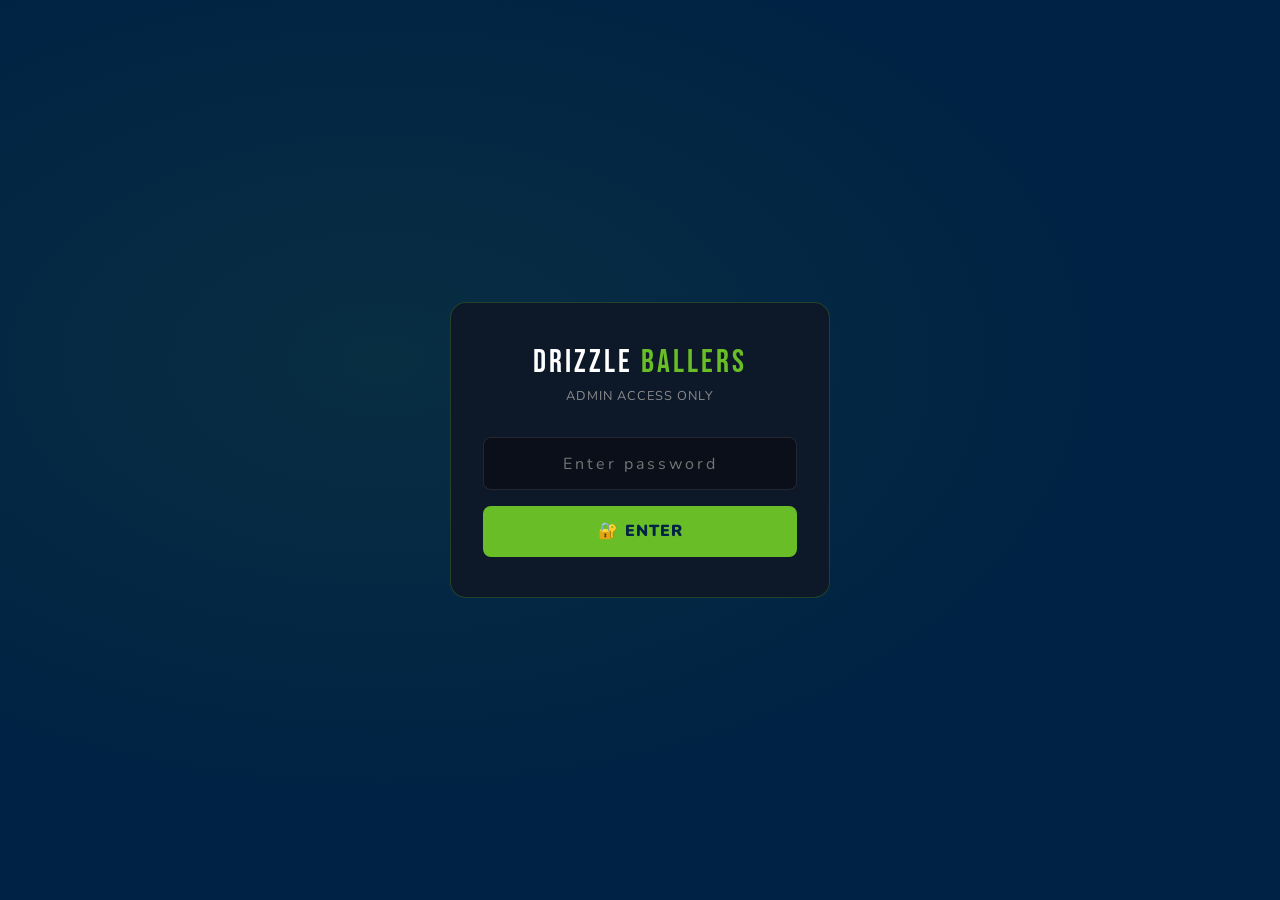
==== admin.html @ 3e248e75 "admin" ====
<!DOCTYPE html>
<html lang="en">
<head>
<meta charset="UTF-8"/>
<meta name="viewport" content="width=device-width, initial-scale=1.0"/>
<title>Admin · Drizzle Ballers</title>
<link href="https://fonts.googleapis.com/css2?family=Bebas+Neue&family=Nunito:wght@400;600;700;800;900&display=swap" rel="stylesheet"/>
<style>
  :root {
    --navy: #002244;
    --green: #69BE28;
    --gray: #8B8B8B;
    --silver: #A5ACAF;
    --white: #FFFFFF;
    --dark: #0a0f1a;
    --card-bg: #0d1829;
    --red: #ef4444;
    --yellow: #f59e0b;
  }
  * { margin: 0; padding: 0; box-sizing: border-box; }
  body { font-family: 'Nunito', sans-serif; background: var(--dark); color: var(--white); min-height: 100vh; }

  /* ── LOGIN SCREEN ── */
  #login-screen {
    display: flex; align-items: center; justify-content: center;
    min-height: 100vh;
    background: radial-gradient(ellipse at 30% 40%, rgba(105,190,40,0.08) 0%, transparent 60%), var(--navy);
  }
  .login-box {
    background: var(--card-bg);
    border: 1px solid rgba(105,190,40,0.25);
    border-radius: 16px;
    padding: 2.5rem 2rem;
    width: 100%;
    max-width: 380px;
    text-align: center;
  }
  .login-logo {
    font-family: 'Bebas Neue', sans-serif;
    font-size: 2rem;
    letter-spacing: 3px;
    margin-bottom: 0.3rem;
  }
  .login-logo span { color: var(--green); }
  .login-sub { color: var(--gray); font-size: 0.8rem; margin-bottom: 2rem; letter-spacing: 1px; text-transform: uppercase; }
  .login-box input {
    width: 100%;
    background: var(--dark);
    border: 1px solid rgba(255,255,255,0.1);
    border-radius: 8px;
    padding: 0.9rem 1rem;
    color: var(--white);
    font-family: 'Nunito', sans-serif;
    font-size: 1rem;
    outline: none;
    margin-bottom: 1rem;
    text-align: center;
    letter-spacing: 3px;
    transition: border-color 0.2s;
  }
  .login-box input:focus { border-color: var(--green); }
  .login-btn {
    width: 100%;
    background: var(--green);
    color: var(--navy);
    border: none;
    border-radius: 8px;
    padding: 0.9rem;
    font-family: 'Nunito', sans-serif;
    font-size: 1rem;
    font-weight: 900;
    cursor: pointer;
    letter-spacing: 1px;
    text-transform: uppercase;
    transition: opacity 0.2s;
  }
  .login-btn:hover { opacity: 0.9; }
  #login-err {
    color: #f87171;
    font-size: 0.85rem;
    margin-top: 0.8rem;
    display: none;
  }

  /* ── ADMIN PANEL ── */
  #admin-panel { display: none; }

  header {
    background: rgba(0,34,68,0.95);
    border-bottom: 2px solid var(--green);
    padding: 1rem 2rem;
    display: flex;
    align-items: center;
    justify-content: space-between;
    flex-wrap: wrap;
    gap: 1rem;
    position: sticky; top: 0; z-index: 10;
  }
  .header-logo {
    font-family: 'Bebas Neue', sans-serif;
    font-size: 1.6rem;
    letter-spacing: 2px;
  }
  .header-logo span { color: var(--green); }
  .header-right { display: flex; align-items: center; gap: 1rem; }
  .logout-btn {
    background: transparent;
    border: 1px solid rgba(255,255,255,0.2);
    color: var(--silver);
    padding: 0.4rem 1rem;
    border-radius: 6px;
    font-family: 'Nunito', sans-serif;
    font-size: 0.8rem;
    font-weight: 700;
    cursor: pointer;
    transition: border-color 0.2s;
  }
  .logout-btn:hover { border-color: var(--red); color: var(--red); }

  main { max-width: 1100px; margin: 0 auto; padding: 2rem; }

  /* ── STATS BAR ── */
  .stats-bar {
    display: flex; gap: 1rem; flex-wrap: wrap; margin-bottom: 2rem;
  }
  .stat-card {
    background: var(--card-bg);
    border: 1px solid rgba(255,255,255,0.06);
    border-radius: 10px;
    padding: 1.2rem 1.8rem;
    flex: 1; min-width: 140px;
    text-align: center;
  }
  .stat-card.green { border-color: rgba(105,190,40,0.3); }
  .stat-card.yellow { border-color: rgba(245,158,11,0.3); }
  .stat-card.red { border-color: rgba(239,68,68,0.3); }
  .stat-num {
    font-family: 'Bebas Neue', sans-serif;
    font-size: 2.5rem;
    line-height: 1;
  }
  .stat-card.green .stat-num { color: var(--green); }
  .stat-card.yellow .stat-num { color: var(--yellow); }
  .stat-card.red .stat-num { color: var(--red); }
  .stat-label { font-size: 0.72rem; color: var(--gray); font-weight: 700; letter-spacing: 1px; text-transform: uppercase; margin-top: 0.2rem; }

  /* ── CONTROLS ── */
  .controls {
    display: flex; gap: 1rem; align-items: center; flex-wrap: wrap;
    margin-bottom: 1.5rem;
  }
  .search-input {
    background: var(--card-bg);
    border: 1px solid rgba(255,255,255,0.1);
    border-radius: 8px;
    padding: 0.65rem 1rem;
    color: var(--white);
    font-family: 'Nunito', sans-serif;
    font-size: 0.9rem;
    outline: none;
    width: 260px;
    transition: border-color 0.2s;
  }
  .search-input:focus { border-color: var(--green); }
  .filter-btn {
    background: var(--card-bg);
    border: 1px solid rgba(255,255,255,0.1);
    color: var(--silver);
    padding: 0.65rem 1.1rem;
    border-radius: 8px;
    font-family: 'Nunito', sans-serif;
    font-size: 0.82rem;
    font-weight: 700;
    cursor: pointer;
    transition: all 0.2s;
  }
  .filter-btn:hover, .filter-btn.active { border-color: var(--green); color: var(--green); background: rgba(105,190,40,0.08); }
  .export-btn {
    margin-left: auto;
    background: var(--green);
    color: var(--navy);
    border: none;
    padding: 0.65rem 1.2rem;
    border-radius: 8px;
    font-family: 'Nunito', sans-serif;
    font-size: 0.82rem;
    font-weight: 900;
    cursor: pointer;
    letter-spacing: 0.5px;
    transition: opacity 0.2s;
  }
  .export-btn:hover { opacity: 0.85; }

  /* ── TABLE ── */
  .table-wrap {
    background: var(--card-bg);
    border: 1px solid rgba(255,255,255,0.06);
    border-radius: 12px;
    overflow: hidden;
  }
  table { width: 100%; border-collapse: collapse; }
  thead { background: rgba(0,34,68,0.8); }
  th {
    padding: 0.9rem 1.2rem;
    text-align: left;
    font-size: 0.7rem;
    font-weight: 900;
    letter-spacing: 2px;
    text-transform: uppercase;
    color: var(--silver);
    border-bottom: 1px solid rgba(255,255,255,0.06);
  }
  td {
    padding: 0.9rem 1.2rem;
    font-size: 0.9rem;
    border-bottom: 1px solid rgba(255,255,255,0.04);
    vertical-align: middle;
  }
  tr:last-child td { border-bottom: none; }
  tr:hover td { background: rgba(255,255,255,0.02); }

  .status-badge {
    display: inline-block;
    font-size: 0.7rem;
    font-weight: 900;
    letter-spacing: 1px;
    text-transform: uppercase;
    padding: 0.25rem 0.75rem;
    border-radius: 50px;
  }
  .status-badge.pending  { background: rgba(245,158,11,0.15); color: var(--yellow); border: 1px solid rgba(245,158,11,0.3); }
  .status-badge.completed { background: rgba(105,190,40,0.15); color: var(--green); border: 1px solid rgba(105,190,40,0.3); }
  .status-badge.noshow   { background: rgba(239,68,68,0.12); color: var(--red); border: 1px solid rgba(239,68,68,0.25); }

  .action-select {
    background: var(--dark);
    border: 1px solid rgba(255,255,255,0.1);
    border-radius: 6px;
    color: var(--white);
    font-family: 'Nunito', sans-serif;
    font-size: 0.82rem;
    padding: 0.35rem 0.6rem;
    cursor: pointer;
    outline: none;
  }
  .action-select:focus { border-color: var(--green); }
  .action-select option { background: var(--dark); }

  .delete-btn {
    background: transparent;
    border: 1px solid rgba(239,68,68,0.25);
    color: var(--red);
    border-radius: 6px;
    padding: 0.35rem 0.7rem;
    font-size: 0.8rem;
    cursor: pointer;
    font-family: 'Nunito', sans-serif;
    transition: background 0.2s;
    font-weight: 700;
  }
  .delete-btn:hover { background: rgba(239,68,68,0.1); }

  .wa-link {
    color: var(--green);
    text-decoration: none;
    font-weight: 700;
    font-size: 0.85rem;
  }
  .wa-link:hover { text-decoration: underline; }

  .empty-state {
    text-align: center;
    padding: 4rem 2rem;
    color: var(--gray);
  }
  .empty-state .icon { font-size: 3rem; margin-bottom: 1rem; }

  #toast {
    position: fixed; bottom: 2rem; right: 2rem;
    background: var(--green); color: var(--navy);
    font-weight: 900; font-size: 0.9rem;
    padding: 0.8rem 1.5rem;
    border-radius: 8px;
    display: none;
    z-index: 999;
    animation: slideIn 0.3s ease;
  }
  @keyframes slideIn {
    from { transform: translateY(20px); opacity: 0; }
    to { transform: translateY(0); opacity: 1; }
  }
</style>
</head>
<body>

<!-- LOGIN -->
<div id="login-screen">
  <div class="login-box">
    <div class="login-logo">Drizzle <span>Ballers</span></div>
    <div class="login-sub">Admin Access Only</div>
    <input type="password" id="pw-input" placeholder="Enter password" onkeydown="if(event.key==='Enter')doLogin()"/>
    <button class="login-btn" onclick="doLogin()">🔐 Enter</button>
    <div id="login-err">Wrong password. Try again.</div>
  </div>
</div>

<!-- ADMIN PANEL -->
<div id="admin-panel">
  <header>
    <div class="header-logo">Drizzle <span>Ballers</span> · Admin</div>
    <div class="header-right">
      <span style="color:var(--gray);font-size:0.8rem;" id="last-updated"></span>
      <button class="logout-btn" onclick="doLogout()">Log Out</button>
    </div>
  </header>

  <main>
    <!-- STATS -->
    <div class="stats-bar">
      <div class="stat-card">
        <div class="stat-num" id="s-total">0</div>
        <div class="stat-label">Total Claims</div>
      </div>
      <div class="stat-card yellow">
        <div class="stat-num" id="s-pending">0</div>
        <div class="stat-label">Pending</div>
      </div>
      <div class="stat-card green">
        <div class="stat-num" id="s-completed">0</div>
        <div class="stat-label">Completed</div>
      </div>
      <div class="stat-card red">
        <div class="stat-num" id="s-noshow">0</div>
        <div class="stat-label">No-Shows</div>
      </div>
    </div>

    <!-- CONTROLS -->
    <div class="controls">
      <input class="search-input" type="text" placeholder="🔍 Search by name or phone…" oninput="renderTable()" id="search-input"/>
      <button class="filter-btn active" onclick="setFilter('all', this)">All</button>
      <button class="filter-btn" onclick="setFilter('pending', this)">Pending</button>
      <button class="filter-btn" onclick="setFilter('completed', this)">Completed</button>
      <button class="filter-btn" onclick="setFilter('noshow', this)">No-Shows</button>
      <button class="export-btn" onclick="exportCSV()">⬇ Export CSV</button>
    </div>

    <!-- TABLE -->
    <div class="table-wrap">
      <table>
        <thead>
          <tr>
            <th>#</th>
            <th>Parent Name</th>
            <th>Kid</th>
            <th>Age Group</th>
            <th>Phone / WhatsApp</th>
            <th>Claimed</th>
            <th>Status</th>
            <th>Actions</th>
          </tr>
        </thead>
        <tbody id="table-body"></tbody>
      </table>
    </div>
  </main>
</div>

<div id="toast"></div>

<script>
// ── CONFIG ── change this password!
const ADMIN_PASSWORD = 'drizzle2025';
const STORAGE_KEY = 'db_free_sessions';

let currentFilter = 'all';

// ── AUTH ──
function doLogin() {
  const val = document.getElementById('pw-input').value;
  if (val === ADMIN_PASSWORD) {
    document.getElementById('login-screen').style.display = 'none';
    document.getElementById('admin-panel').style.display = 'block';
    sessionStorage.setItem('db_auth', '1');
    init();
  } else {
    document.getElementById('login-err').style.display = 'block';
    document.getElementById('pw-input').value = '';
    document.getElementById('pw-input').focus();
  }
}

function doLogout() {
  sessionStorage.removeItem('db_auth');
  location.reload();
}

// ── INIT ──
function init() {
  document.getElementById('last-updated').textContent = 'Updated: ' + new Date().toLocaleTimeString();
  renderStats();
  renderTable();
}

function getData() {
  return JSON.parse(localStorage.getItem(STORAGE_KEY) || '[]');
}
function saveData(arr) {
  localStorage.setItem(STORAGE_KEY, JSON.stringify(arr));
}

// ── STATS ──
function renderStats() {
  const data = getData();
  document.getElementById('s-total').textContent = data.length;
  document.getElementById('s-pending').textContent = data.filter(r => r.status === 'pending').length;
  document.getElementById('s-completed').textContent = data.filter(r => r.status === 'completed').length;
  document.getElementById('s-noshow').textContent = data.filter(r => r.status === 'noshow').length;
}

// ── FILTER ──
function setFilter(f, btn) {
  currentFilter = f;
  document.querySelectorAll('.filter-btn').forEach(b => b.classList.remove('active'));
  btn.classList.add('active');
  renderTable();
}

// ── TABLE ──
function renderTable() {
  const data = getData();
  const q = document.getElementById('search-input').value.toLowerCase();
  const tbody = document.getElementById('table-body');

  let rows = data.filter(r => {
    const matchFilter = currentFilter === 'all' || r.status === currentFilter;
    const matchSearch = !q || r.name.toLowerCase().includes(q) || r.phone.toLowerCase().includes(q) || r.kid.toLowerCase().includes(q);
    return matchFilter && matchSearch;
  });

  if (rows.length === 0) {
    tbody.innerHTML = `<tr><td colspan="8"><div class="empty-state"><div class="icon">⚽</div><div>No claims found.</div></div></td></tr>`;
    return;
  }

  tbody.innerHTML = rows.map((r, i) => {
    const waNum = r.phone.replace(/\D/g,'');
    const waLink = `https://wa.me/${waNum}`;
    const statusClass = r.status === 'completed' ? 'completed' : r.status === 'noshow' ? 'noshow' : 'pending';
    const statusLabel = r.status === 'completed' ? '✓ Completed' : r.status === 'noshow' ? '✗ No-Show' : '⏳ Pending';
    const globalIdx = data.findIndex(d => d.id === r.id);

    return `<tr>
      <td style="color:var(--gray);font-size:0.8rem;">${i+1}</td>
      <td><strong>${escHtml(r.name)}</strong></td>
      <td>${escHtml(r.kid)}</td>
      <td style="color:var(--silver);font-size:0.85rem;">${escHtml(r.age)}</td>
      <td>
        <a class="wa-link" href="${waLink}" target="_blank">💬 ${escHtml(r.phone)}</a>
      </td>
      <td style="color:var(--gray);font-size:0.82rem;">${escHtml(r.date)}</td>
      <td><span class="status-badge ${statusClass}">${statusLabel}</span></td>
      <td style="display:flex;gap:0.5rem;align-items:center;">
        <select class="action-select" onchange="updateStatus(${globalIdx}, this.value)">
          <option value="pending"  ${r.status==='pending'?'selected':''}>Pending</option>
          <option value="completed" ${r.status==='completed'?'selected':''}>Completed</option>
          <option value="noshow"  ${r.status==='noshow'?'selected':''}>No-Show</option>
        </select>
        <button class="delete-btn" onclick="deleteRecord(${globalIdx})">✕</button>
      </td>
    </tr>`;
  }).join('');
}

function escHtml(str) {
  return String(str).replace(/[&<>"']/g, c => ({'&':'&amp;','<':'&lt;','>':'&gt;','"':'&quot;',"'":'&#39;'}[c]));
}

// ── STATUS UPDATE ──
function updateStatus(idx, val) {
  const data = getData();
  data[idx].status = val;
  saveData(data);
  renderStats();
  renderTable();
  showToast('Status updated ✓');
}

// ── DELETE ──
function deleteRecord(idx) {
  if (!confirm('Remove this claim? This cannot be undone.')) return;
  const data = getData();
  data.splice(idx, 1);
  saveData(data);
  renderStats();
  renderTable();
  showToast('Record deleted');
}

// ── EXPORT CSV ──
function exportCSV() {
  const data = getData();
  if (!data.length) { showToast('No data to export'); return; }
  const headers = ['#','Parent Name','Kid Name','Age Group','Phone','Date Claimed','Status'];
  const rows = data.map((r,i) => [i+1, r.name, r.kid, r.age, r.phone, r.date, r.status]);
  const csv = [headers, ...rows].map(r => r.map(c => `"${String(c).replace(/"/g,'""')}"`).join(',')).join('\n');
  const blob = new Blob([csv], { type: 'text/csv' });
  const a = document.createElement('a');
  a.href = URL.createObjectURL(blob);
  a.download = `drizzle_ballers_free_sessions_${new Date().toISOString().slice(0,10)}.csv`;
  a.click();
  showToast('CSV exported ✓');
}

// ── TOAST ──
function showToast(msg) {
  const t = document.getElementById('toast');
  t.textContent = msg;
  t.style.display = 'block';
  setTimeout(() => t.style.display = 'none', 2500);
}

// ── AUTO-LOGIN if session active ──
if (sessionStorage.getItem('db_auth') === '1') {
  document.getElementById('login-screen').style.display = 'none';
  document.getElementById('admin-panel').style.display = 'block';
  init();
}

// ── ENTER KEY on password ──
document.getElementById('pw-input').addEventListener('keydown', e => {
  if (e.key === 'Enter') doLogin();
});
</script>
</body>
</html>
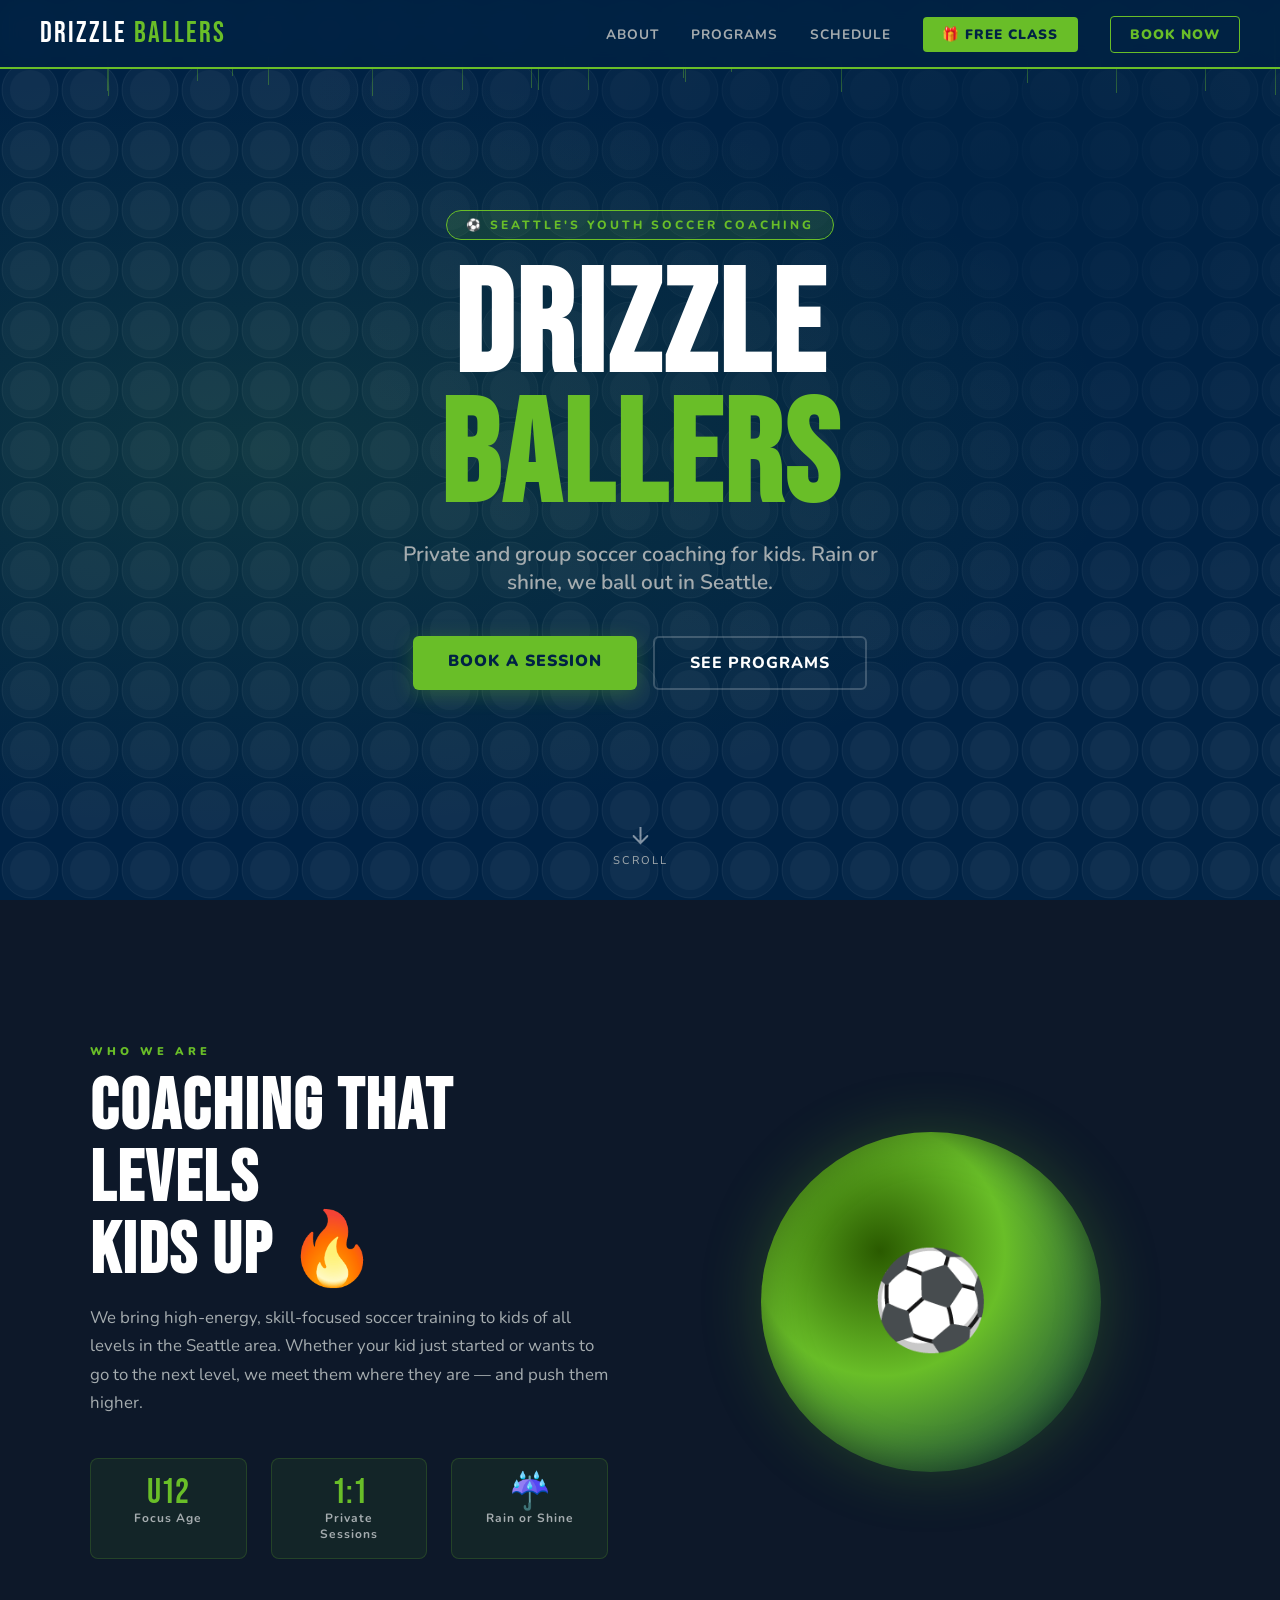
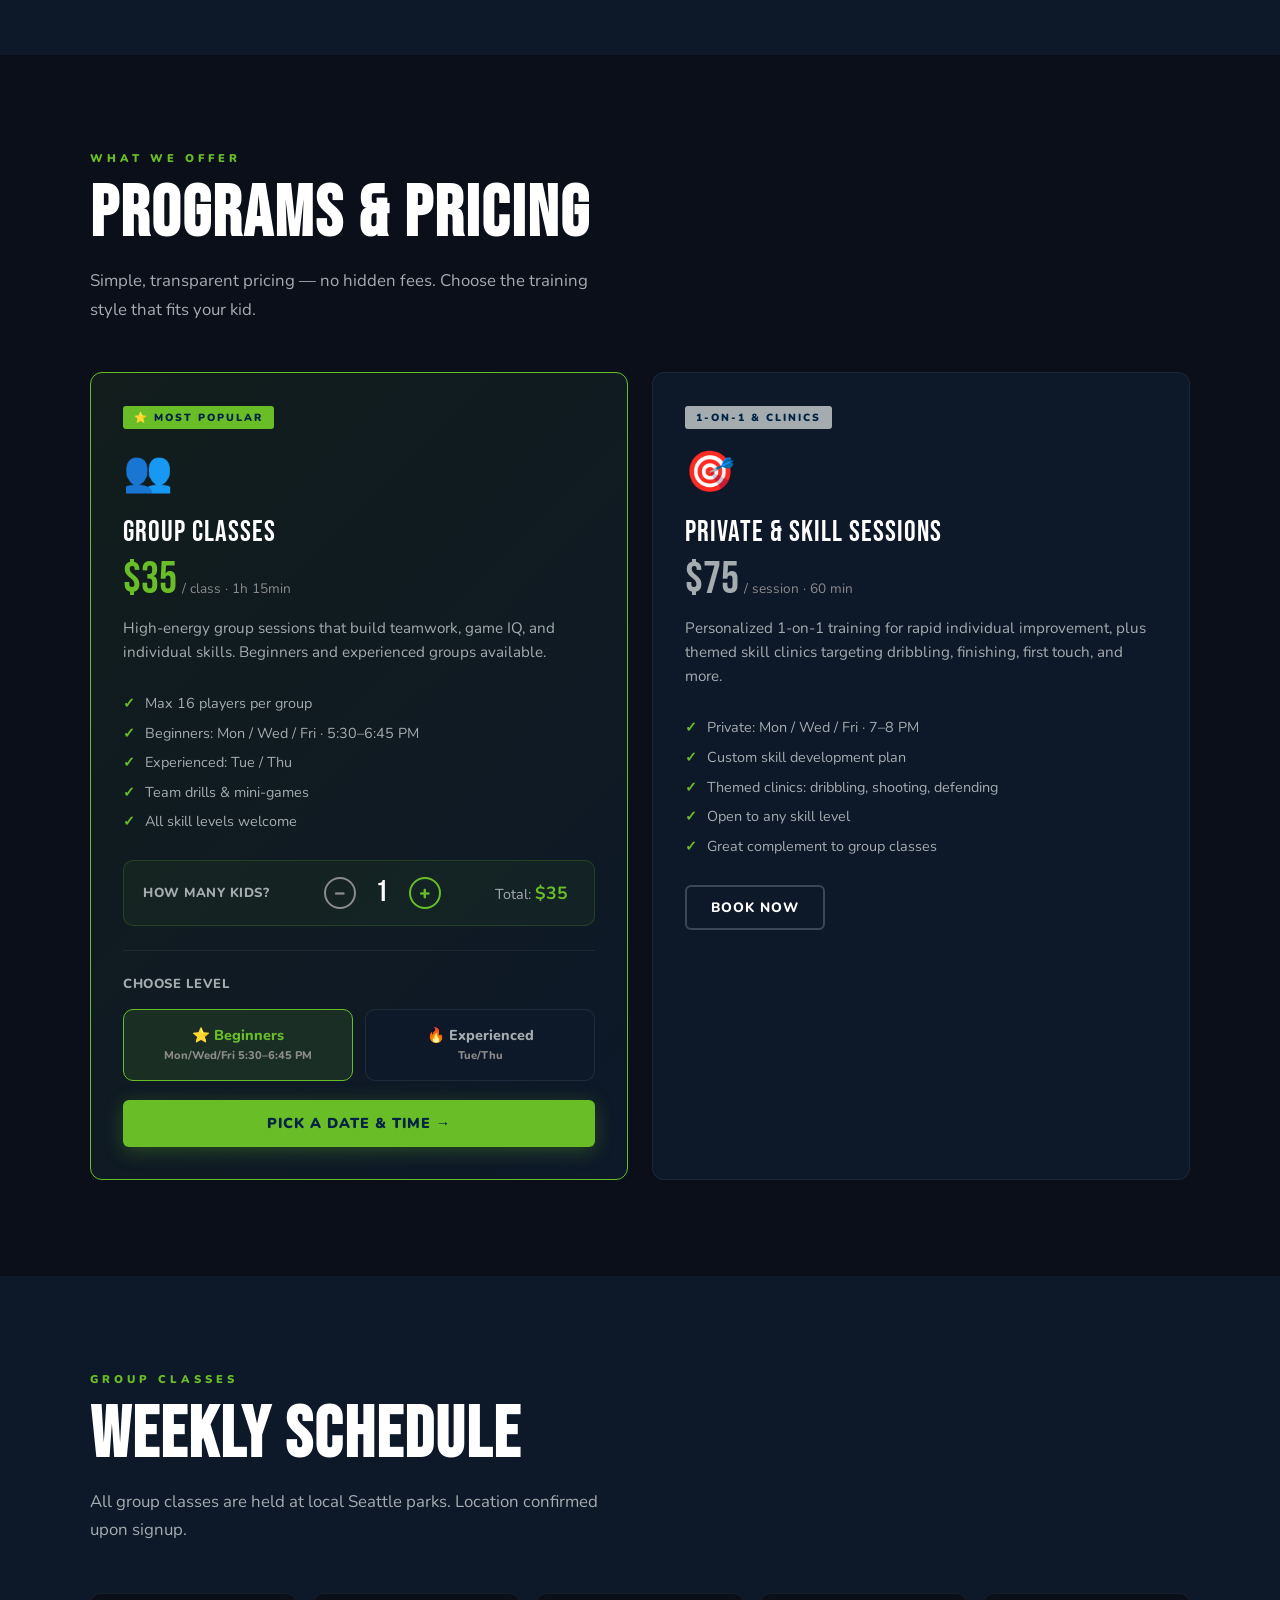
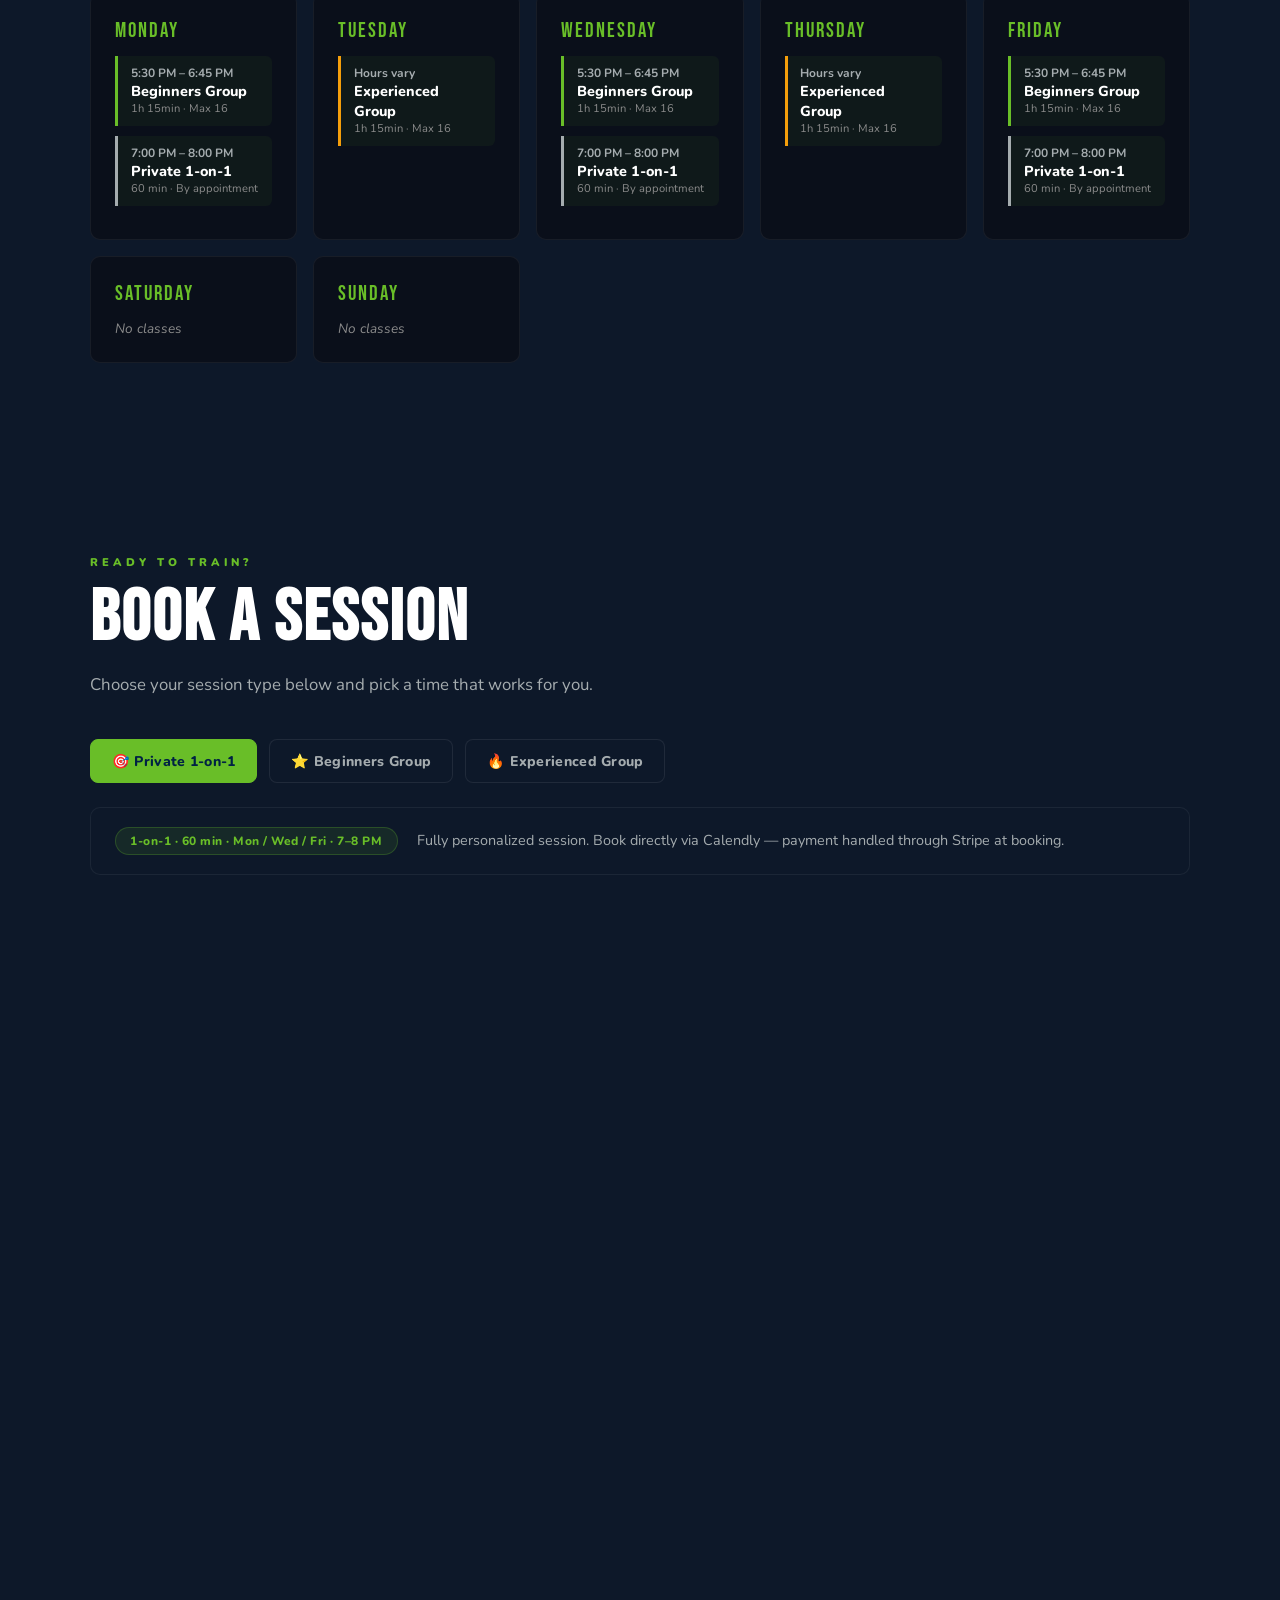
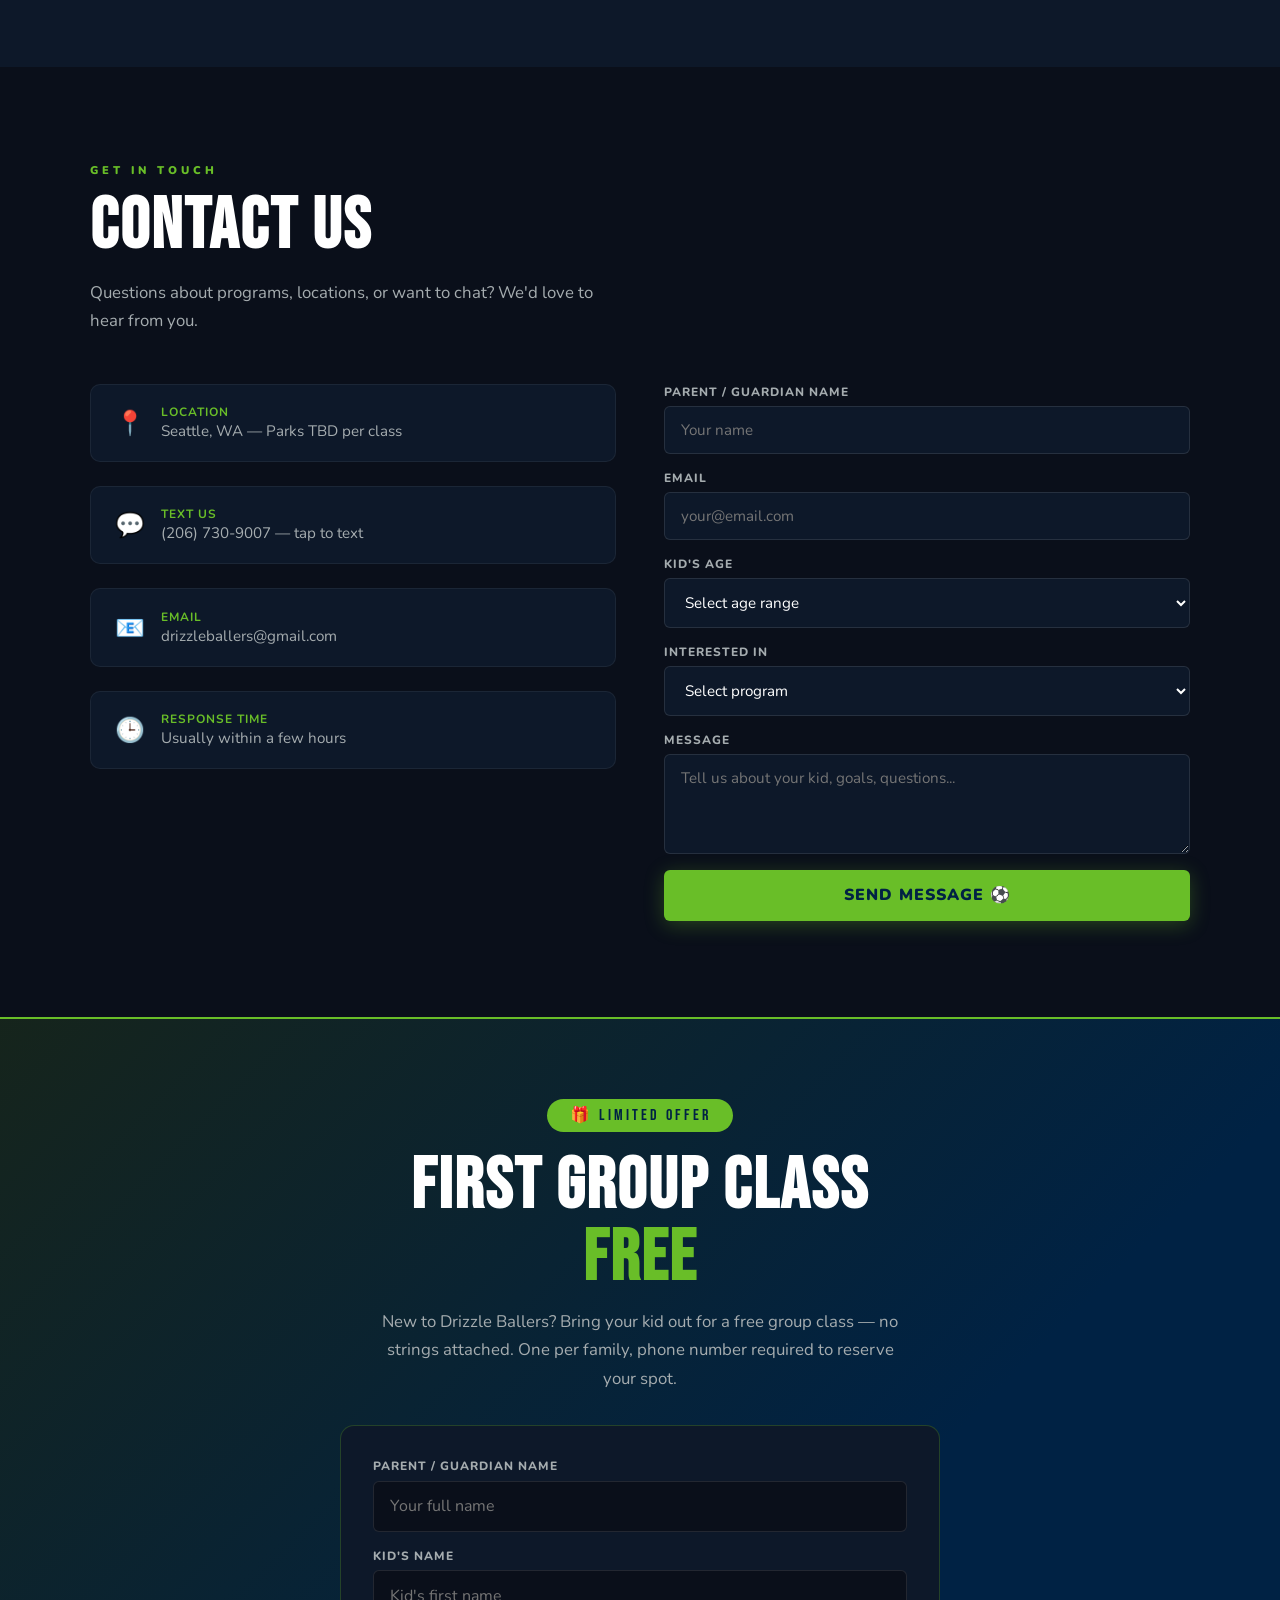
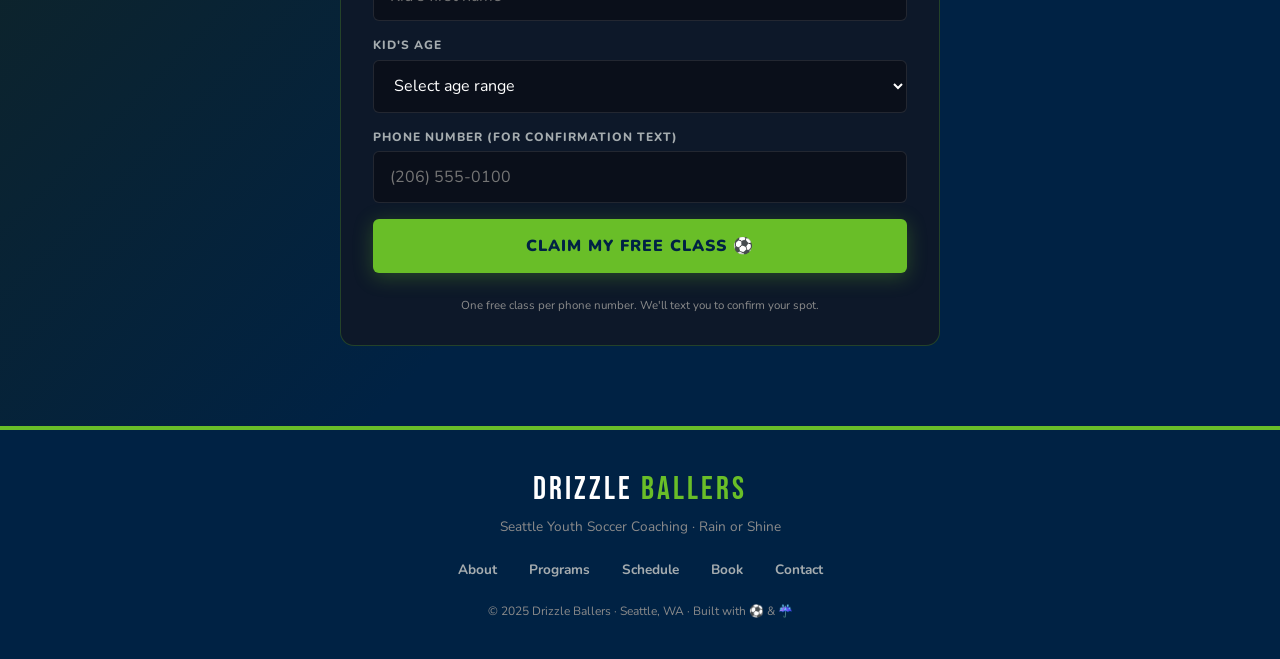
==== commit 254e628e: "updates widget calendely" ====
--- a/admin.html
+++ b/admin.html
@@ -3,7 +3,7 @@
 <head>
 <meta charset="UTF-8"/>
 <meta name="viewport" content="width=device-width, initial-scale=1.0"/>
-<title>Admin · Drizzle Ballers</title>
+<title>Drizzle Ballers | Seattle Soccer Coaching</title>
 <link href="https://fonts.googleapis.com/css2?family=Bebas+Neue&family=Nunito:wght@400;600;700;800;900&display=swap" rel="stylesheet"/>
 <style>
   :root {
@@ -14,523 +14,1353 @@
     --white: #FFFFFF;
     --dark: #0a0f1a;
     --card-bg: #0d1829;
-    --red: #ef4444;
-    --yellow: #f59e0b;
-  }
+  }
+
   * { margin: 0; padding: 0; box-sizing: border-box; }
-  body { font-family: 'Nunito', sans-serif; background: var(--dark); color: var(--white); min-height: 100vh; }
-
-  /* ── LOGIN SCREEN ── */
-  #login-screen {
+
+  html { scroll-behavior: smooth; }
+
+  body {
+    font-family: 'Nunito', sans-serif;
+    background: var(--dark);
+    color: var(--white);
+    overflow-x: hidden;
+  }
+
+  /* ── NAV ── */
+  nav {
+    position: fixed; top: 0; left: 0; right: 0; z-index: 100;
+    display: flex; align-items: center; justify-content: space-between;
+    padding: 1rem 2.5rem;
+    background: rgba(0,34,68,0.92);
+    backdrop-filter: blur(12px);
+    border-bottom: 2px solid var(--green);
+  }
+  .nav-logo {
+    font-family: 'Bebas Neue', sans-serif;
+    font-size: 1.8rem;
+    letter-spacing: 2px;
+    color: var(--white);
+  }
+  .nav-logo span { color: var(--green); }
+  .nav-links { display: flex; gap: 2rem; list-style: none; }
+  .nav-links a {
+    color: var(--silver);
+    text-decoration: none;
+    font-weight: 700;
+    font-size: 0.85rem;
+    letter-spacing: 1px;
+    text-transform: uppercase;
+    transition: color 0.2s;
+  }
+  .nav-links a:hover { color: var(--green); }
+  .nav-cta {
+    background: var(--green);
+    color: var(--navy) !important;
+    padding: 0.5rem 1.2rem;
+    border-radius: 4px;
+    font-weight: 900 !important;
+  }
+  .nav-cta:hover { background: #7dd62e !important; color: var(--navy) !important; }
+
+  /* ── HERO ── */
+  #hero {
+    min-height: 100vh;
     display: flex; align-items: center; justify-content: center;
-    min-height: 100vh;
-    background: radial-gradient(ellipse at 30% 40%, rgba(105,190,40,0.08) 0%, transparent 60%), var(--navy);
-  }
-  .login-box {
+    position: relative;
+    overflow: hidden;
+    background: var(--navy);
+  }
+
+  .hero-bg {
+    position: absolute; inset: 0;
+    background:
+      radial-gradient(ellipse at 20% 50%, rgba(105,190,40,0.12) 0%, transparent 60%),
+      radial-gradient(ellipse at 80% 20%, rgba(0,34,68,0.8) 0%, transparent 50%),
+      url("data:image/svg+xml,%3Csvg width='60' height='60' viewBox='0 0 60 60' xmlns='http://www.w3.org/2000/svg'%3E%3Cg fill='none' fill-rule='evenodd'%3E%3Cg fill='%23ffffff' fill-opacity='0.03'%3E%3Ccircle cx='30' cy='30' r='28' stroke='%23ffffff' stroke-opacity='0.05' stroke-width='1'/%3E%3Ccircle cx='30' cy='30' r='20'/%3E%3C/g%3E%3C/g%3E%3C/svg%3E");
+  }
+
+  /* animated rain drops */
+  .rain {
+    position: absolute; inset: 0; pointer-events: none; overflow: hidden;
+  }
+  .drop {
+    position: absolute; width: 1px; background: linear-gradient(to bottom, transparent, rgba(105,190,40,0.4));
+    animation: fall linear infinite;
+    border-radius: 2px;
+  }
+
+  @keyframes fall {
+    0% { transform: translateY(-100px); opacity: 0; }
+    10% { opacity: 1; }
+    90% { opacity: 0.5; }
+    100% { transform: translateY(110vh); opacity: 0; }
+  }
+
+  .hero-content {
+    position: relative; z-index: 2;
+    text-align: center;
+    padding: 2rem;
+    animation: fadeUp 0.8s ease both;
+  }
+
+  @keyframes fadeUp {
+    from { opacity: 0; transform: translateY(30px); }
+    to { opacity: 1; transform: translateY(0); }
+  }
+
+  .hero-badge {
+    display: inline-block;
+    background: rgba(105,190,40,0.15);
+    border: 1px solid var(--green);
+    color: var(--green);
+    font-size: 0.75rem;
+    font-weight: 800;
+    letter-spacing: 3px;
+    text-transform: uppercase;
+    padding: 0.4rem 1.2rem;
+    border-radius: 50px;
+    margin-bottom: 1.5rem;
+    animation: fadeUp 0.8s 0.1s ease both;
+  }
+
+  .hero-title {
+    font-family: 'Bebas Neue', sans-serif;
+    font-size: clamp(4rem, 12vw, 9rem);
+    line-height: 0.9;
+    letter-spacing: 3px;
+    margin-bottom: 1rem;
+    animation: fadeUp 0.8s 0.2s ease both;
+  }
+
+  .hero-title .green { color: var(--green); }
+
+  .hero-sub {
+    font-size: clamp(1rem, 2.5vw, 1.3rem);
+    color: var(--silver);
+    font-weight: 600;
+    max-width: 480px;
+    margin: 0 auto 2.5rem;
+    animation: fadeUp 0.8s 0.3s ease both;
+  }
+
+  .hero-btns {
+    display: flex; gap: 1rem; justify-content: center; flex-wrap: wrap;
+    animation: fadeUp 0.8s 0.4s ease both;
+  }
+
+  .btn-primary {
+    background: var(--green);
+    color: var(--navy);
+    font-weight: 900;
+    font-size: 1rem;
+    padding: 0.9rem 2.2rem;
+    border-radius: 6px;
+    text-decoration: none;
+    letter-spacing: 1px;
+    text-transform: uppercase;
+    transition: transform 0.2s, box-shadow 0.2s;
+    box-shadow: 0 4px 20px rgba(105,190,40,0.3);
+  }
+  .btn-primary:hover { transform: translateY(-2px); box-shadow: 0 8px 30px rgba(105,190,40,0.45); }
+
+  .btn-secondary {
+    background: transparent;
+    color: var(--white);
+    font-weight: 800;
+    font-size: 1rem;
+    padding: 0.9rem 2.2rem;
+    border-radius: 6px;
+    text-decoration: none;
+    letter-spacing: 1px;
+    text-transform: uppercase;
+    border: 2px solid rgba(255,255,255,0.2);
+    transition: border-color 0.2s;
+  }
+  .btn-secondary:hover { border-color: var(--silver); }
+
+  .hero-scroll {
+    position: absolute; bottom: 2rem; left: 50%; transform: translateX(-50%);
+    display: flex; flex-direction: column; align-items: center; gap: 0.4rem;
+    color: var(--silver); font-size: 0.7rem; letter-spacing: 2px; text-transform: uppercase;
+    animation: bounce 2s infinite;
+  }
+  @keyframes bounce {
+    0%, 100% { transform: translateX(-50%) translateY(0); }
+    50% { transform: translateX(-50%) translateY(6px); }
+  }
+  .hero-scroll svg { opacity: 0.5; }
+
+  /* ── SECTION BASE ── */
+  section { padding: 6rem 2rem; }
+  .section-label {
+    font-size: 0.7rem;
+    font-weight: 900;
+    letter-spacing: 4px;
+    text-transform: uppercase;
+    color: var(--green);
+    margin-bottom: 0.8rem;
+  }
+  .section-title {
+    font-family: 'Bebas Neue', sans-serif;
+    font-size: clamp(2.5rem, 6vw, 4.5rem);
+    line-height: 1;
+    letter-spacing: 2px;
+    margin-bottom: 1rem;
+  }
+  .section-sub {
+    color: var(--silver);
+    font-size: 1.05rem;
+    max-width: 520px;
+    line-height: 1.7;
+  }
+  .container { max-width: 1100px; margin: 0 auto; }
+
+  /* ── ABOUT ── */
+  #about { background: var(--card-bg); }
+  .about-grid {
+    display: grid;
+    grid-template-columns: 1fr 1fr;
+    gap: 4rem;
+    align-items: center;
+    margin-top: 3rem;
+  }
+  .about-visual {
+    position: relative;
+  }
+  .about-ball {
+    width: 100%;
+    max-width: 340px;
+    aspect-ratio: 1;
+    border-radius: 50%;
+    background: radial-gradient(circle at 35% 35%, #2a5a00, #69BE28 40%, #002244);
+    display: flex; align-items: center; justify-content: center;
+    font-size: 6rem;
+    box-shadow: 0 0 60px rgba(105,190,40,0.25), inset 0 0 40px rgba(0,0,0,0.4);
+    margin: 0 auto;
+    position: relative;
+    animation: spin-slow 20s linear infinite;
+  }
+  @keyframes spin-slow {
+    from { transform: rotate(0deg); }
+    to { transform: rotate(360deg); }
+  }
+  .about-stat-strip {
+    display: flex; gap: 1.5rem; margin-top: 2.5rem; flex-wrap: wrap;
+  }
+  .stat-chip {
+    background: rgba(105,190,40,0.08);
+    border: 1px solid rgba(105,190,40,0.2);
+    border-radius: 8px;
+    padding: 1rem 1.5rem;
+    text-align: center;
+    flex: 1; min-width: 100px;
+  }
+  .stat-num {
+    font-family: 'Bebas Neue', sans-serif;
+    font-size: 2.2rem;
+    color: var(--green);
+    line-height: 1;
+  }
+  .stat-label { font-size: 0.75rem; color: var(--silver); font-weight: 700; letter-spacing: 1px; }
+
+  /* ── PROGRAMS ── */
+  #programs { background: var(--dark); }
+  .programs-grid {
+    display: grid;
+    grid-template-columns: repeat(auto-fit, minmax(300px, 1fr));
+    gap: 1.5rem;
+    margin-top: 3rem;
+  }
+  .program-card {
+    background: var(--card-bg);
+    border: 1px solid rgba(255,255,255,0.06);
+    border-radius: 12px;
+    padding: 2rem;
+    position: relative;
+    overflow: hidden;
+    transition: transform 0.2s, border-color 0.2s;
+  }
+  .program-card:hover { transform: translateY(-4px); border-color: rgba(105,190,40,0.3); }
+  .program-card.featured {
+    border-color: var(--green);
+    background: linear-gradient(135deg, rgba(105,190,40,0.08), var(--card-bg));
+  }
+  .program-tag {
+    display: inline-block;
+    background: var(--green);
+    color: var(--navy);
+    font-size: 0.65rem;
+    font-weight: 900;
+    letter-spacing: 2px;
+    text-transform: uppercase;
+    padding: 0.25rem 0.7rem;
+    border-radius: 3px;
+    margin-bottom: 1rem;
+  }
+  .program-tag.gray { background: var(--silver); }
+  .program-icon { font-size: 2.5rem; margin-bottom: 1rem; }
+  .program-name {
+    font-family: 'Bebas Neue', sans-serif;
+    font-size: 1.8rem;
+    letter-spacing: 1px;
+    margin-bottom: 0.5rem;
+  }
+  .program-desc { color: var(--silver); font-size: 0.95rem; line-height: 1.6; margin-bottom: 1.5rem; }
+  .program-features { list-style: none; margin-bottom: 1.5rem; }
+  .program-features li {
+    color: var(--silver);
+    font-size: 0.9rem;
+    padding: 0.3rem 0;
+    padding-left: 1.4rem;
+    position: relative;
+  }
+  .program-features li::before { content: '✓'; position: absolute; left: 0; color: var(--green); font-weight: 900; }
+
+  /* ── SCHEDULE ── */
+  #schedule { background: var(--card-bg); }
+  .schedule-grid {
+    display: grid;
+    grid-template-columns: repeat(auto-fit, minmax(200px, 1fr));
+    gap: 1rem;
+    margin-top: 3rem;
+  }
+  .schedule-day {
+    background: var(--dark);
+    border: 1px solid rgba(255,255,255,0.06);
+    border-radius: 10px;
+    padding: 1.5rem;
+    transition: border-color 0.2s;
+  }
+  .schedule-day:hover { border-color: rgba(105,190,40,0.3); }
+  .day-name {
+    font-family: 'Bebas Neue', sans-serif;
+    font-size: 1.3rem;
+    letter-spacing: 2px;
+    color: var(--green);
+    margin-bottom: 0.8rem;
+  }
+  .class-slot {
+    background: rgba(105,190,40,0.06);
+    border-left: 3px solid var(--green);
+    padding: 0.6rem 0.8rem;
+    border-radius: 0 6px 6px 0;
+    margin-bottom: 0.6rem;
+  }
+  .slot-time { font-size: 0.75rem; color: var(--silver); font-weight: 700; }
+  .slot-name { font-size: 0.9rem; font-weight: 800; }
+  .slot-age { font-size: 0.7rem; color: var(--gray); }
+  .no-class { color: var(--gray); font-size: 0.85rem; font-style: italic; }
+
+  /* ── PRICING ── */
+  #pricing { background: var(--dark); }
+  .pricing-grid {
+    display: grid;
+    grid-template-columns: repeat(auto-fit, minmax(260px, 1fr));
+    gap: 1.5rem;
+    margin-top: 3rem;
+  }
+  .pricing-card {
+    background: var(--card-bg);
+    border: 1px solid rgba(255,255,255,0.06);
+    border-radius: 12px;
+    padding: 2rem;
+    text-align: center;
+    position: relative;
+    transition: transform 0.2s, border-color 0.2s;
+  }
+  .pricing-card:hover { transform: translateY(-4px); }
+  .pricing-card.popular {
+    border-color: var(--green);
+    background: linear-gradient(135deg, rgba(105,190,40,0.1), var(--card-bg));
+  }
+  .popular-badge {
+    position: absolute; top: -12px; left: 50%; transform: translateX(-50%);
+    background: var(--green); color: var(--navy);
+    font-size: 0.65rem; font-weight: 900; letter-spacing: 2px; text-transform: uppercase;
+    padding: 0.25rem 1rem; border-radius: 50px;
+  }
+  .pricing-name {
+    font-family: 'Bebas Neue', sans-serif;
+    font-size: 1.6rem; letter-spacing: 2px;
+    margin-bottom: 0.5rem;
+  }
+  .pricing-price {
+    font-family: 'Bebas Neue', sans-serif;
+    font-size: 3.5rem;
+    color: var(--green);
+    line-height: 1;
+    margin-bottom: 0.3rem;
+  }
+  .pricing-price span { font-size: 1.5rem; }
+  .pricing-period { color: var(--gray); font-size: 0.8rem; margin-bottom: 1.5rem; }
+  .pricing-list { list-style: none; margin-bottom: 2rem; text-align: left; }
+  .pricing-list li {
+    padding: 0.4rem 0;
+    padding-left: 1.4rem;
+    position: relative;
+    color: var(--silver);
+    font-size: 0.9rem;
+  }
+  .pricing-list li::before { content: '⚽'; position: absolute; left: 0; font-size: 0.75rem; top: 0.45rem; }
+
+  /* ── BOOKING ── */
+  #book { background: var(--card-bg); }
+  .book-inner {
+    margin-top: 3rem;
+    background: var(--dark);
+    border: 1px solid rgba(105,190,40,0.2);
+    border-radius: 16px;
+    padding: 2.5rem;
+    max-width: 720px;
+  }
+  .calendly-placeholder {
+    background: rgba(105,190,40,0.04);
+    border: 2px dashed rgba(105,190,40,0.3);
+    border-radius: 10px;
+    padding: 4rem 2rem;
+    text-align: center;
+    color: var(--silver);
+  }
+  .calendly-placeholder .icon { font-size: 3rem; margin-bottom: 1rem; }
+  .calendly-placeholder p { margin-bottom: 1.5rem; line-height: 1.6; }
+
+  /* ── CONTACT ── */
+  #contact { background: var(--dark); }
+  .contact-grid {
+    display: grid;
+    grid-template-columns: 1fr 1fr;
+    gap: 3rem;
+    margin-top: 3rem;
+    align-items: start;
+  }
+  .contact-info { display: flex; flex-direction: column; gap: 1.5rem; }
+  .contact-item {
+    display: flex; align-items: center; gap: 1rem;
+    padding: 1.2rem 1.5rem;
+    background: var(--card-bg);
+    border: 1px solid rgba(255,255,255,0.06);
+    border-radius: 10px;
+    transition: border-color 0.2s;
+  }
+  .contact-item:hover { border-color: rgba(105,190,40,0.3); }
+  .contact-icon { font-size: 1.5rem; }
+  .contact-text strong { display: block; font-size: 0.75rem; color: var(--green); letter-spacing: 1px; text-transform: uppercase; }
+  .contact-text span { font-size: 0.95rem; color: var(--silver); }
+
+  .contact-form { display: flex; flex-direction: column; gap: 1rem; }
+  .form-group { display: flex; flex-direction: column; gap: 0.4rem; }
+  .form-group label { font-size: 0.75rem; font-weight: 800; letter-spacing: 1px; text-transform: uppercase; color: var(--silver); }
+  .form-group input,
+  .form-group textarea,
+  .form-group select {
+    background: var(--card-bg);
+    border: 1px solid rgba(255,255,255,0.1);
+    border-radius: 6px;
+    padding: 0.8rem 1rem;
+    color: var(--white);
+    font-family: 'Nunito', sans-serif;
+    font-size: 0.95rem;
+    transition: border-color 0.2s;
+    outline: none;
+  }
+  .form-group input:focus,
+  .form-group textarea:focus,
+  .form-group select:focus { border-color: var(--green); }
+  .form-group select option { background: var(--card-bg); }
+  .form-group textarea { resize: vertical; min-height: 100px; }
+
+  /* ── BOOK TABS ── */
+  .book-tabs {
+    display: flex; gap: 0.75rem; flex-wrap: wrap;
+    margin: 2.5rem 0 0;
+  }
+  .book-tab {
+    background: var(--card-bg);
+    border: 1px solid rgba(255,255,255,0.08);
+    color: var(--silver);
+    padding: 0.7rem 1.3rem;
+    border-radius: 8px;
+    font-family: 'Nunito', sans-serif;
+    font-size: 0.88rem;
+    font-weight: 800;
+    cursor: pointer;
+    transition: all 0.2s;
+    letter-spacing: 0.3px;
+  }
+  .book-tab:hover { border-color: var(--green); color: var(--white); }
+  .book-tab.active { background: var(--green); color: var(--navy); border-color: var(--green); }
+
+
+  .tab-panel { margin-top: 1.5rem; }
+  .tab-info {
+    background: var(--card-bg);
+    border: 1px solid rgba(255,255,255,0.06);
+    border-radius: 10px;
+    padding: 1.2rem 1.5rem;
+    margin-bottom: 1rem;
+    display: flex; align-items: center; gap: 1.2rem; flex-wrap: wrap;
+  }
+  .tab-badge {
+    background: rgba(105,190,40,0.1);
+    border: 1px solid rgba(105,190,40,0.25);
+    color: var(--green);
+    font-size: 0.75rem;
+    font-weight: 800;
+    letter-spacing: 0.5px;
+    padding: 0.3rem 0.9rem;
+    border-radius: 50px;
+    white-space: nowrap;
+  }
+  .tab-info p { color: var(--silver); font-size: 0.9rem; line-height: 1.5; }
+
+
+
+  /* ── LEVEL SELECTOR ── */
+  .level-btn {
+    flex: 1; min-width: 140px;
+    background: var(--card-bg);
+    border: 1px solid rgba(255,255,255,0.08);
+    border-radius: 10px;
+    color: var(--silver);
+    padding: 1rem 0.8rem;
+    font-family: 'Nunito', sans-serif;
+    font-size: 0.9rem;
+    font-weight: 800;
+    cursor: pointer;
+    transition: all 0.2s;
+    line-height: 1.3;
+  }
+  .level-btn:hover { border-color: var(--green); color: var(--white); }
+  .level-btn.active {
+    background: rgba(105,190,40,0.12);
+    border-color: var(--green);
+    color: var(--green);
+  }
+
+  /* ── BOOKING STEPS ── */
+  .booking-step {
+    animation: fadeIn 0.3s ease;
+  }
+  @keyframes fadeIn {
+    from { opacity: 0; transform: translateY(-8px); }
+    to { opacity: 1; transform: translateY(0); }
+  }
+
+  .summary-box {
+    background: var(--dark);
+    border: 1px solid rgba(255,255,255,0.06);
+    border-radius: 10px;
+    padding: 1rem 1.2rem;
+    margin-bottom: 1rem;
+  }
+
+  /* ── KID COUNTER ── */
+  .kid-counter {
+    background: rgba(105,190,40,0.06);
+    border: 1px solid rgba(105,190,40,0.2);
+    border-radius: 10px;
+    padding: 1rem 1.2rem;
+    margin-top: 1.2rem;
+    display: flex;
+    align-items: center;
+    justify-content: space-between;
+    flex-wrap: wrap;
+    gap: 0.8rem;
+  }
+  .kid-counter-label {
+    font-size: 0.82rem;
+    font-weight: 800;
+    color: var(--silver);
+    letter-spacing: 0.5px;
+    text-transform: uppercase;
+  }
+  .kid-counter-controls {
+    display: flex;
+    align-items: center;
+    gap: 0.8rem;
+  }
+  .kc-btn {
+    width: 32px; height: 32px;
+    border-radius: 50%;
+    border: 2px solid var(--green);
+    background: transparent;
+    color: var(--green);
+    font-size: 1.2rem;
+    font-weight: 900;
+    cursor: pointer;
+    display: flex; align-items: center; justify-content: center;
+    transition: background 0.2s, color 0.2s;
+    line-height: 1;
+    font-family: 'Nunito', sans-serif;
+  }
+  .kc-btn:hover { background: var(--green); color: var(--navy); }
+  .kc-btn:disabled { border-color: var(--gray); color: var(--gray); cursor: not-allowed; }
+  .kc-btn:disabled:hover { background: transparent; color: var(--gray); }
+  .kc-count {
+    font-family: 'Bebas Neue', sans-serif;
+    font-size: 1.8rem;
+    color: var(--white);
+    min-width: 28px;
+    text-align: center;
+    line-height: 1;
+  }
+  .kc-total {
+    font-size: 0.9rem;
+    color: var(--silver);
+  }
+  .kc-total strong {
+    color: var(--green);
+    font-size: 1.1rem;
+  }
+
+  /* ── FREE SESSION ── */
+  #free-session {
+    background: linear-gradient(135deg, rgba(105,190,40,0.12) 0%, var(--navy) 60%);
+    border-top: 2px solid var(--green);
+    border-bottom: 2px solid var(--green);
+    padding: 5rem 2rem;
+  }
+  .free-session-inner {
+    max-width: 600px;
+    margin: 0 auto;
+    text-align: center;
+  }
+  .free-badge {
+    display: inline-block;
+    background: var(--green);
+    color: var(--navy);
+    font-family: 'Bebas Neue', sans-serif;
+    font-size: 1rem;
+    letter-spacing: 3px;
+    padding: 0.4rem 1.4rem;
+    border-radius: 50px;
+    margin-bottom: 1.2rem;
+  }
+  .free-session-inner .section-title { margin-bottom: 0.8rem; }
+  .free-session-inner .section-sub { margin: 0 auto 2rem; text-align: center; }
+  .free-form {
+    display: flex;
+    flex-direction: column;
+    gap: 1rem;
     background: var(--card-bg);
     border: 1px solid rgba(105,190,40,0.25);
-    border-radius: 16px;
-    padding: 2.5rem 2rem;
-    width: 100%;
-    max-width: 380px;
-    text-align: center;
-  }
-  .login-logo {
-    font-family: 'Bebas Neue', sans-serif;
-    font-size: 2rem;
-    letter-spacing: 3px;
-    margin-bottom: 0.3rem;
-  }
-  .login-logo span { color: var(--green); }
-  .login-sub { color: var(--gray); font-size: 0.8rem; margin-bottom: 2rem; letter-spacing: 1px; text-transform: uppercase; }
-  .login-box input {
-    width: 100%;
+    border-radius: 14px;
+    padding: 2rem;
+    text-align: left;
+  }
+  .free-form .form-group label { color: var(--silver); }
+  .free-form .form-group input,
+  .free-form .form-group select {
     background: var(--dark);
     border: 1px solid rgba(255,255,255,0.1);
-    border-radius: 8px;
-    padding: 0.9rem 1rem;
+    border-radius: 6px;
+    padding: 0.85rem 1rem;
     color: var(--white);
     font-family: 'Nunito', sans-serif;
     font-size: 1rem;
     outline: none;
-    margin-bottom: 1rem;
+    width: 100%;
+    transition: border-color 0.2s;
+  }
+  .free-form .form-group input:focus,
+  .free-form .form-group select:focus { border-color: var(--green); }
+  .free-form .form-group select option { background: var(--dark); }
+  #free-msg {
+    font-size: 0.9rem;
+    padding: 0.8rem 1rem;
+    border-radius: 6px;
+    display: none;
+    font-weight: 700;
     text-align: center;
+  }
+  #free-msg.success { background: rgba(105,190,40,0.15); color: var(--green); border: 1px solid var(--green); display: block; }
+  #free-msg.error { background: rgba(220,50,50,0.12); color: #f87171; border: 1px solid #f87171; display: block; }
+  .fine-print { font-size: 0.72rem; color: var(--gray); text-align: center; margin-top: 0.5rem; }
+
+  /* ── FOOTER ── */
+  footer {
+    background: var(--navy);
+    border-top: 2px solid var(--green);
+    padding: 2.5rem 2rem;
+    text-align: center;
+  }
+  .footer-logo {
+    font-family: 'Bebas Neue', sans-serif;
+    font-size: 2rem;
     letter-spacing: 3px;
-    transition: border-color 0.2s;
-  }
-  .login-box input:focus { border-color: var(--green); }
-  .login-btn {
-    width: 100%;
-    background: var(--green);
-    color: var(--navy);
-    border: none;
-    border-radius: 8px;
-    padding: 0.9rem;
-    font-family: 'Nunito', sans-serif;
-    font-size: 1rem;
-    font-weight: 900;
-    cursor: pointer;
-    letter-spacing: 1px;
-    text-transform: uppercase;
-    transition: opacity 0.2s;
-  }
-  .login-btn:hover { opacity: 0.9; }
-  #login-err {
-    color: #f87171;
-    font-size: 0.85rem;
-    margin-top: 0.8rem;
-    display: none;
-  }
-
-  /* ── ADMIN PANEL ── */
-  #admin-panel { display: none; }
-
-  header {
-    background: rgba(0,34,68,0.95);
-    border-bottom: 2px solid var(--green);
-    padding: 1rem 2rem;
-    display: flex;
-    align-items: center;
-    justify-content: space-between;
-    flex-wrap: wrap;
-    gap: 1rem;
-    position: sticky; top: 0; z-index: 10;
-  }
-  .header-logo {
-    font-family: 'Bebas Neue', sans-serif;
-    font-size: 1.6rem;
-    letter-spacing: 2px;
-  }
-  .header-logo span { color: var(--green); }
-  .header-right { display: flex; align-items: center; gap: 1rem; }
-  .logout-btn {
-    background: transparent;
-    border: 1px solid rgba(255,255,255,0.2);
-    color: var(--silver);
-    padding: 0.4rem 1rem;
-    border-radius: 6px;
-    font-family: 'Nunito', sans-serif;
-    font-size: 0.8rem;
-    font-weight: 700;
-    cursor: pointer;
-    transition: border-color 0.2s;
-  }
-  .logout-btn:hover { border-color: var(--red); color: var(--red); }
-
-  main { max-width: 1100px; margin: 0 auto; padding: 2rem; }
-
-  /* ── STATS BAR ── */
-  .stats-bar {
-    display: flex; gap: 1rem; flex-wrap: wrap; margin-bottom: 2rem;
-  }
-  .stat-card {
-    background: var(--card-bg);
-    border: 1px solid rgba(255,255,255,0.06);
-    border-radius: 10px;
-    padding: 1.2rem 1.8rem;
-    flex: 1; min-width: 140px;
-    text-align: center;
-  }
-  .stat-card.green { border-color: rgba(105,190,40,0.3); }
-  .stat-card.yellow { border-color: rgba(245,158,11,0.3); }
-  .stat-card.red { border-color: rgba(239,68,68,0.3); }
-  .stat-num {
-    font-family: 'Bebas Neue', sans-serif;
-    font-size: 2.5rem;
-    line-height: 1;
-  }
-  .stat-card.green .stat-num { color: var(--green); }
-  .stat-card.yellow .stat-num { color: var(--yellow); }
-  .stat-card.red .stat-num { color: var(--red); }
-  .stat-label { font-size: 0.72rem; color: var(--gray); font-weight: 700; letter-spacing: 1px; text-transform: uppercase; margin-top: 0.2rem; }
-
-  /* ── CONTROLS ── */
-  .controls {
-    display: flex; gap: 1rem; align-items: center; flex-wrap: wrap;
-    margin-bottom: 1.5rem;
-  }
-  .search-input {
-    background: var(--card-bg);
-    border: 1px solid rgba(255,255,255,0.1);
-    border-radius: 8px;
-    padding: 0.65rem 1rem;
-    color: var(--white);
-    font-family: 'Nunito', sans-serif;
-    font-size: 0.9rem;
-    outline: none;
-    width: 260px;
-    transition: border-color 0.2s;
-  }
-  .search-input:focus { border-color: var(--green); }
-  .filter-btn {
-    background: var(--card-bg);
-    border: 1px solid rgba(255,255,255,0.1);
-    color: var(--silver);
-    padding: 0.65rem 1.1rem;
-    border-radius: 8px;
-    font-family: 'Nunito', sans-serif;
-    font-size: 0.82rem;
-    font-weight: 700;
-    cursor: pointer;
-    transition: all 0.2s;
-  }
-  .filter-btn:hover, .filter-btn.active { border-color: var(--green); color: var(--green); background: rgba(105,190,40,0.08); }
-  .export-btn {
-    margin-left: auto;
-    background: var(--green);
-    color: var(--navy);
-    border: none;
-    padding: 0.65rem 1.2rem;
-    border-radius: 8px;
-    font-family: 'Nunito', sans-serif;
-    font-size: 0.82rem;
-    font-weight: 900;
-    cursor: pointer;
-    letter-spacing: 0.5px;
-    transition: opacity 0.2s;
-  }
-  .export-btn:hover { opacity: 0.85; }
-
-  /* ── TABLE ── */
-  .table-wrap {
-    background: var(--card-bg);
-    border: 1px solid rgba(255,255,255,0.06);
-    border-radius: 12px;
-    overflow: hidden;
-  }
-  table { width: 100%; border-collapse: collapse; }
-  thead { background: rgba(0,34,68,0.8); }
-  th {
-    padding: 0.9rem 1.2rem;
-    text-align: left;
-    font-size: 0.7rem;
-    font-weight: 900;
-    letter-spacing: 2px;
-    text-transform: uppercase;
-    color: var(--silver);
-    border-bottom: 1px solid rgba(255,255,255,0.06);
-  }
-  td {
-    padding: 0.9rem 1.2rem;
-    font-size: 0.9rem;
-    border-bottom: 1px solid rgba(255,255,255,0.04);
-    vertical-align: middle;
-  }
-  tr:last-child td { border-bottom: none; }
-  tr:hover td { background: rgba(255,255,255,0.02); }
-
-  .status-badge {
-    display: inline-block;
-    font-size: 0.7rem;
-    font-weight: 900;
-    letter-spacing: 1px;
-    text-transform: uppercase;
-    padding: 0.25rem 0.75rem;
-    border-radius: 50px;
-  }
-  .status-badge.pending  { background: rgba(245,158,11,0.15); color: var(--yellow); border: 1px solid rgba(245,158,11,0.3); }
-  .status-badge.completed { background: rgba(105,190,40,0.15); color: var(--green); border: 1px solid rgba(105,190,40,0.3); }
-  .status-badge.noshow   { background: rgba(239,68,68,0.12); color: var(--red); border: 1px solid rgba(239,68,68,0.25); }
-
-  .action-select {
-    background: var(--dark);
-    border: 1px solid rgba(255,255,255,0.1);
-    border-radius: 6px;
-    color: var(--white);
-    font-family: 'Nunito', sans-serif;
-    font-size: 0.82rem;
-    padding: 0.35rem 0.6rem;
-    cursor: pointer;
-    outline: none;
-  }
-  .action-select:focus { border-color: var(--green); }
-  .action-select option { background: var(--dark); }
-
-  .delete-btn {
-    background: transparent;
-    border: 1px solid rgba(239,68,68,0.25);
-    color: var(--red);
-    border-radius: 6px;
-    padding: 0.35rem 0.7rem;
-    font-size: 0.8rem;
-    cursor: pointer;
-    font-family: 'Nunito', sans-serif;
-    transition: background 0.2s;
-    font-weight: 700;
-  }
-  .delete-btn:hover { background: rgba(239,68,68,0.1); }
-
-  .wa-link {
-    color: var(--green);
-    text-decoration: none;
-    font-weight: 700;
-    font-size: 0.85rem;
-  }
-  .wa-link:hover { text-decoration: underline; }
-
-  .empty-state {
-    text-align: center;
-    padding: 4rem 2rem;
-    color: var(--gray);
-  }
-  .empty-state .icon { font-size: 3rem; margin-bottom: 1rem; }
-
-  #toast {
-    position: fixed; bottom: 2rem; right: 2rem;
-    background: var(--green); color: var(--navy);
-    font-weight: 900; font-size: 0.9rem;
-    padding: 0.8rem 1.5rem;
-    border-radius: 8px;
-    display: none;
-    z-index: 999;
-    animation: slideIn 0.3s ease;
-  }
-  @keyframes slideIn {
-    from { transform: translateY(20px); opacity: 0; }
-    to { transform: translateY(0); opacity: 1; }
+    margin-bottom: 0.5rem;
+  }
+  .footer-logo span { color: var(--green); }
+  .footer-sub { color: var(--gray); font-size: 0.85rem; }
+  .footer-links { display: flex; justify-content: center; gap: 2rem; margin: 1.5rem 0; flex-wrap: wrap; }
+  .footer-links a { color: var(--silver); text-decoration: none; font-size: 0.85rem; font-weight: 700; transition: color 0.2s; }
+  .footer-links a:hover { color: var(--green); }
+  .footer-copy { color: var(--gray); font-size: 0.75rem; margin-top: 1rem; }
+
+  /* ── RESPONSIVE ── */
+  @media (max-width: 768px) {
+    nav { padding: 1rem 1.2rem; }
+    .nav-links { display: none; }
+    .about-grid, .contact-grid { grid-template-columns: 1fr; }
+    .about-visual { order: -1; }
+    .about-ball { max-width: 200px; }
   }
 </style>
 </head>
 <body>
 
-<!-- LOGIN -->
-<div id="login-screen">
-  <div class="login-box">
-    <div class="login-logo">Drizzle <span>Ballers</span></div>
-    <div class="login-sub">Admin Access Only</div>
-    <input type="password" id="pw-input" placeholder="Enter password" onkeydown="if(event.key==='Enter')doLogin()"/>
-    <button class="login-btn" onclick="doLogin()">🔐 Enter</button>
-    <div id="login-err">Wrong password. Try again.</div>
+<!-- NAV -->
+<nav>
+  <div class="nav-logo">Drizzle <span>Ballers</span></div>
+  <ul class="nav-links">
+    <li><a href="#about">About</a></li>
+    <li><a href="#programs">Programs</a></li>
+    <li><a href="#schedule">Schedule</a></li>
+    <li><a href="#free-session" class="nav-cta">🎁 Free Class</a></li>
+    <li><a href="#book" class="nav-cta" style="background:transparent;border:1px solid var(--green);color:var(--green)!important;">Book Now</a></li>
+  </ul>
+</nav>
+
+<!-- HERO -->
+<section id="hero">
+  <div class="hero-bg"></div>
+  <div class="rain" id="rain"></div>
+  <div class="hero-content">
+    <div class="hero-badge">⚽ Seattle's Youth Soccer Coaching</div>
+    <h1 class="hero-title">
+      DRIZZLE<br><span class="green">BALLERS</span>
+    </h1>
+    <p class="hero-sub">Private and group soccer coaching for kids. Rain or shine, we ball out in Seattle.</p>
+    <div class="hero-btns">
+      <a href="#book" class="btn-primary">Book a Session</a>
+      <a href="#programs" class="btn-secondary">See Programs</a>
+    </div>
   </div>
-</div>
-
-<!-- ADMIN PANEL -->
-<div id="admin-panel">
-  <header>
-    <div class="header-logo">Drizzle <span>Ballers</span> · Admin</div>
-    <div class="header-right">
-      <span style="color:var(--gray);font-size:0.8rem;" id="last-updated"></span>
-      <button class="logout-btn" onclick="doLogout()">Log Out</button>
+  <div class="hero-scroll">
+    <svg width="16" height="20" viewBox="0 0 16 20" fill="none"><path d="M8 0v16M1 9l7 7 7-7" stroke="#fff" stroke-width="2" stroke-linecap="round"/></svg>
+    Scroll
+  </div>
+</section>
+
+<!-- ABOUT -->
+<section id="about">
+  <div class="container">
+    <div class="about-grid">
+      <div>
+        <div class="section-label">Who We Are</div>
+        <h2 class="section-title">COACHING THAT LEVELS<br>KIDS UP 🔥</h2>
+        <p class="section-sub">We bring high-energy, skill-focused soccer training to kids of all levels in the Seattle area. Whether your kid just started or wants to go to the next level, we meet them where they are — and push them higher.</p>
+        <div class="about-stat-strip">
+          <div class="stat-chip">
+            <div class="stat-num">U12</div>
+            <div class="stat-label">Focus Age</div>
+          </div>
+          <div class="stat-chip">
+            <div class="stat-num">1:1</div>
+            <div class="stat-label">Private Sessions</div>
+          </div>
+          <div class="stat-chip">
+            <div class="stat-num">☔</div>
+            <div class="stat-label">Rain or Shine</div>
+          </div>
+        </div>
+      </div>
+      <div class="about-visual">
+        <div class="about-ball">⚽</div>
+      </div>
     </div>
-  </header>
-
-  <main>
-    <!-- STATS -->
-    <div class="stats-bar">
-      <div class="stat-card">
-        <div class="stat-num" id="s-total">0</div>
-        <div class="stat-label">Total Claims</div>
-      </div>
-      <div class="stat-card yellow">
-        <div class="stat-num" id="s-pending">0</div>
-        <div class="stat-label">Pending</div>
-      </div>
-      <div class="stat-card green">
-        <div class="stat-num" id="s-completed">0</div>
-        <div class="stat-label">Completed</div>
-      </div>
-      <div class="stat-card red">
-        <div class="stat-num" id="s-noshow">0</div>
-        <div class="stat-label">No-Shows</div>
-      </div>
+  </div>
+</section>
+
+<!-- PROGRAMS -->
+<section id="programs">
+  <div class="container">
+    <div class="section-label">What We Offer</div>
+    <h2 class="section-title">PROGRAMS & PRICING</h2>
+    <p class="section-sub">Simple, transparent pricing — no hidden fees. Choose the training style that fits your kid.</p>
+    <div class="programs-grid">
+
+      <div class="program-card featured">
+        <div class="program-tag">⭐ Most Popular</div>
+        <div class="program-icon">👥</div>
+        <div class="program-name">Group Classes</div>
+        <div style="display:flex;align-items:baseline;gap:0.3rem;margin-bottom:0.8rem;">
+          <span style="font-family:'Bebas Neue',sans-serif;font-size:2.8rem;color:var(--green);line-height:1;">$35</span>
+          <span style="color:var(--gray);font-size:0.85rem;">/ class · 1h 15min</span>
+        </div>
+        <p class="program-desc">High-energy group sessions that build teamwork, game IQ, and individual skills. Beginners and experienced groups available.</p>
+        <ul class="program-features">
+          <li>Max 16 players per group</li>
+          <li>Beginners: Mon / Wed / Fri · 5:30–6:45 PM</li>
+          <li>Experienced: Tue / Thu</li>
+          <li>Team drills & mini-games</li>
+          <li>All skill levels welcome</li>
+        </ul>
+
+        <!-- Kid counter + Level selector widget -->
+        <div id="booking-step-1" class="booking-step">
+          <div class="kid-counter">
+            <div class="kid-counter-label">How many kids?</div>
+            <div class="kid-counter-controls">
+              <button class="kc-btn" onclick="changeKids(-1)">−</button>
+              <span class="kc-count" id="kc-count">1</span>
+              <button class="kc-btn" onclick="changeKids(1)">+</button>
+            </div>
+            <div class="kc-total">Total: <strong id="kc-total">$35</strong><span id="kc-savings" style="color:var(--green);font-size:0.8rem;font-weight:800;margin-left:0.4rem;"></span></div>
+          </div>
+
+          <div style="margin-top:1.5rem;padding-top:1.5rem;border-top:1px solid rgba(255,255,255,0.06);">
+            <div style="font-size:0.82rem;font-weight:800;color:var(--silver);letter-spacing:0.5px;text-transform:uppercase;margin-bottom:1rem;">Choose Level</div>
+            <div style="display:flex;gap:0.8rem;flex-wrap:wrap;">
+              <button onclick="setLevel('beginners')" id="btn-beginners" class="level-btn active">
+                ⭐ Beginners<br><span style="font-size:0.7rem;color:var(--gray);">Mon/Wed/Fri 5:30–6:45 PM</span>
+              </button>
+              <button onclick="setLevel('experienced')" id="btn-experienced" class="level-btn">
+                🔥 Experienced<br><span style="font-size:0.7rem;color:var(--gray);">Tue/Thu</span>
+              </button>
+            </div>
+          </div>
+
+          <button onclick="showCalendly()" class="btn-primary" style="display:block;width:100%;font-size:0.9rem;padding:0.85rem 1.5rem;text-align:center;margin-top:1.2rem;border:none;cursor:pointer;font-family:'Nunito',sans-serif;">Pick a Date & Time →</button>
+        </div>
+
+        <!-- Calendly widget -->
+        <div id="booking-step-2" class="booking-step" style="display:none;">
+          <div style="font-size:0.75rem;color:var(--gray);text-transform:uppercase;letter-spacing:1px;margin-bottom:1rem;font-weight:800;">Step 2: Choose Your Slot — <span id="level-display">Beginners</span></div>
+          <div id="calendly-widget" class="calendly-inline-widget" data-url="https://calendly.com/drizzleballers/beginners" style="min-width:320px;height:600px;"></div>
+        </div>
+
+        <!-- Payment confirmation -->
+        <div id="booking-step-3" class="booking-step" style="display:none;">
+          <div style="font-size:0.75rem;color:var(--gray);text-transform:uppercase;letter-spacing:1px;margin-bottom:1rem;font-weight:800;">Step 3: Complete Payment</div>
+          <div class="summary-box">
+            <div style="display:flex;justify-content:space-between;padding:0.5rem 0;border-bottom:1px solid rgba(255,255,255,0.06);">
+              <span style="color:var(--gray);font-size:0.85rem;font-weight:700;">Level</span>
+              <span id="pay-level" style="color:var(--white);font-weight:800;">Beginners</span>
+            </div>
+            <div style="display:flex;justify-content:space-between;padding:0.5rem 0;border-bottom:1px solid rgba(255,255,255,0.06);">
+              <span style="color:var(--gray);font-size:0.85rem;font-weight:700;">Kids</span>
+              <span id="pay-kids" style="color:var(--white);font-weight:800;">1 kid</span>
+            </div>
+            <div style="display:flex;justify-content:space-between;padding:0.5rem 0;">
+              <span style="color:var(--gray);font-size:0.85rem;font-weight:700;">Total</span>
+              <span id="pay-total" style="color:var(--green);font-family:'Bebas Neue',sans-serif;font-size:1.6rem;font-weight:900;line-height:1;">$35</span>
+            </div>
+          </div>
+          <a id="stripe-btn" href="#" target="_blank" class="btn-primary" style="display:block;font-size:0.9rem;padding:0.85rem 1.5rem;text-align:center;margin-top:0.8rem;">💳 Complete Payment →</a>
+          <button onclick="backToCalendly()" class="btn-secondary" style="display:block;width:100%;font-size:0.85rem;padding:0.65rem 1.5rem;text-align:center;margin-top:0.6rem;border:none;cursor:pointer;font-family:'Nunito',sans-serif;">← Back</button>
+        </div>
+      </div>
+
+      <div class="program-card">
+        <div class="program-tag gray">1-on-1 & Clinics</div>
+        <div class="program-icon">🎯</div>
+        <div class="program-name">Private & Skill Sessions</div>
+        <div style="display:flex;align-items:baseline;gap:0.3rem;margin-bottom:0.8rem;">
+          <span style="font-family:'Bebas Neue',sans-serif;font-size:2.8rem;color:var(--silver);line-height:1;">$75</span>
+          <span style="color:var(--gray);font-size:0.85rem;">/ session · 60 min</span>
+        </div>
+        <p class="program-desc">Personalized 1-on-1 training for rapid individual improvement, plus themed skill clinics targeting dribbling, finishing, first touch, and more.</p>
+        <ul class="program-features">
+          <li>Private: Mon / Wed / Fri · 7–8 PM</li>
+          <li>Custom skill development plan</li>
+          <li>Themed clinics: dribbling, shooting, defending</li>
+          <li>Open to any skill level</li>
+          <li>Great complement to group classes</li>
+        </ul>
+        <a href="#book" class="btn-secondary" style="display:inline-block;font-size:0.85rem;padding:0.7rem 1.5rem;">Book Now</a>
+      </div>
+
     </div>
-
-    <!-- CONTROLS -->
-    <div class="controls">
-      <input class="search-input" type="text" placeholder="🔍 Search by name or phone…" oninput="renderTable()" id="search-input"/>
-      <button class="filter-btn active" onclick="setFilter('all', this)">All</button>
-      <button class="filter-btn" onclick="setFilter('pending', this)">Pending</button>
-      <button class="filter-btn" onclick="setFilter('completed', this)">Completed</button>
-      <button class="filter-btn" onclick="setFilter('noshow', this)">No-Shows</button>
-      <button class="export-btn" onclick="exportCSV()">⬇ Export CSV</button>
+  </div>
+</section>
+
+<!-- SCHEDULE -->
+<section id="schedule">
+  <div class="container">
+    <div class="section-label">Group Classes</div>
+    <h2 class="section-title">WEEKLY SCHEDULE</h2>
+    <p class="section-sub">All group classes are held at local Seattle parks. Location confirmed upon signup.</p>
+    <div class="schedule-grid">
+
+      <div class="schedule-day">
+        <div class="day-name">Monday</div>
+        <div class="class-slot">
+          <div class="slot-time">5:30 PM – 6:45 PM</div>
+          <div class="slot-name">Beginners Group</div>
+          <div class="slot-age">1h 15min · Max 16</div>
+        </div>
+        <div class="class-slot" style="border-left-color:var(--silver);">
+          <div class="slot-time">7:00 PM – 8:00 PM</div>
+          <div class="slot-name">Private 1-on-1</div>
+          <div class="slot-age">60 min · By appointment</div>
+        </div>
+      </div>
+
+      <div class="schedule-day">
+        <div class="day-name">Tuesday</div>
+        <div class="class-slot" style="border-left-color:#f59e0b;">
+          <div class="slot-time">Hours vary</div>
+          <div class="slot-name">Experienced Group</div>
+          <div class="slot-age">1h 15min · Max 16</div>
+        </div>
+      </div>
+
+      <div class="schedule-day">
+        <div class="day-name">Wednesday</div>
+        <div class="class-slot">
+          <div class="slot-time">5:30 PM – 6:45 PM</div>
+          <div class="slot-name">Beginners Group</div>
+          <div class="slot-age">1h 15min · Max 16</div>
+        </div>
+        <div class="class-slot" style="border-left-color:var(--silver);">
+          <div class="slot-time">7:00 PM – 8:00 PM</div>
+          <div class="slot-name">Private 1-on-1</div>
+          <div class="slot-age">60 min · By appointment</div>
+        </div>
+      </div>
+
+      <div class="schedule-day">
+        <div class="day-name">Thursday</div>
+        <div class="class-slot" style="border-left-color:#f59e0b;">
+          <div class="slot-time">Hours vary</div>
+          <div class="slot-name">Experienced Group</div>
+          <div class="slot-age">1h 15min · Max 16</div>
+        </div>
+      </div>
+
+      <div class="schedule-day">
+        <div class="day-name">Friday</div>
+        <div class="class-slot">
+          <div class="slot-time">5:30 PM – 6:45 PM</div>
+          <div class="slot-name">Beginners Group</div>
+          <div class="slot-age">1h 15min · Max 16</div>
+        </div>
+        <div class="class-slot" style="border-left-color:var(--silver);">
+          <div class="slot-time">7:00 PM – 8:00 PM</div>
+          <div class="slot-name">Private 1-on-1</div>
+          <div class="slot-age">60 min · By appointment</div>
+        </div>
+      </div>
+
+      <div class="schedule-day">
+        <div class="day-name">Saturday</div>
+        <div class="no-class">No classes</div>
+      </div>
+
+      <div class="schedule-day">
+        <div class="day-name">Sunday</div>
+        <div class="no-class">No classes</div>
+      </div>
+
     </div>
-
-    <!-- TABLE -->
-    <div class="table-wrap">
-      <table>
-        <thead>
-          <tr>
-            <th>#</th>
-            <th>Parent Name</th>
-            <th>Kid</th>
-            <th>Age Group</th>
-            <th>Phone / WhatsApp</th>
-            <th>Claimed</th>
-            <th>Status</th>
-            <th>Actions</th>
-          </tr>
-        </thead>
-        <tbody id="table-body"></tbody>
-      </table>
+  </div>
+</section>
+
+<!-- BOOK -->
+<section id="book">
+  <div class="container">
+    <div class="section-label">Ready to Train?</div>
+    <h2 class="section-title">BOOK A SESSION</h2>
+    <p class="section-sub">Choose your session type below and pick a time that works for you.</p>
+
+    <!-- Tab buttons -->
+    <div class="book-tabs">
+      <button class="book-tab active" onclick="switchTab('private', this)">🎯 Private 1-on-1</button>
+      <button class="book-tab" onclick="switchTab('beginners', this)">⭐ Beginners Group</button>
+      <button class="book-tab" onclick="switchTab('experienced', this)">🔥 Experienced Group</button>
     </div>
-  </main>
-</div>
-
-<div id="toast"></div>
+
+    <!-- Private -->
+    <div id="tab-private" class="tab-panel">
+      <div class="tab-info">
+        <span class="tab-badge">1-on-1 · 60 min · Mon / Wed / Fri · 7–8 PM</span>
+        <p>Fully personalized session. Book directly via Calendly — payment handled through Stripe at booking.</p>
+      </div>
+      <div class="calendly-inline-widget" data-url="https://calendly.com/drizzleballers/private" style="min-width:320px;height:680px;"></div>
+    </div>
+
+    <!-- Beginners -->
+    <div id="tab-beginners" class="tab-panel" style="display:none;">
+      <div class="tab-info">
+        <span class="tab-badge">Group · 1h 15min · Mon / Wed / Fri · 5:30–6:45 PM · Max 16 players</span>
+        <p>For players just getting started. Fun drills, basic technique, small-sided games.</p>
+      </div>
+      <div class="calendly-inline-widget" data-url="https://calendly.com/drizzleballers/beginners" style="min-width:320px;height:680px;"></div>
+    </div>
+
+    <!-- Experienced -->
+    <div id="tab-experienced" class="tab-panel" style="display:none;">
+      <div class="tab-info">
+        <span class="tab-badge">Group · 1h 15min · Tue / Thu · Max 16 players</span>
+        <p>For players with some experience looking to level up their game. Higher intensity, tactical focus.</p>
+      </div>
+      <div class="calendly-inline-widget" data-url="https://calendly.com/drizzleballers/experienced" style="min-width:320px;height:680px;"></div>
+    </div>
+
+  </div>
+</section>
+
+<!-- CONTACT -->
+<section id="contact">
+  <div class="container">
+    <div class="section-label">Get In Touch</div>
+    <h2 class="section-title">CONTACT US</h2>
+    <p class="section-sub">Questions about programs, locations, or want to chat? We'd love to hear from you.</p>
+    <div class="contact-grid">
+
+      <div class="contact-info">
+        <div class="contact-item">
+          <div class="contact-icon">📍</div>
+          <div class="contact-text">
+            <strong>Location</strong>
+            <span>Seattle, WA — Parks TBD per class</span>
+          </div>
+        </div>
+        <a href="sms:+12067309007" style="text-decoration:none;" class="contact-item">
+          <div class="contact-icon">💬</div>
+          <div class="contact-text">
+            <strong>Text Us</strong>
+            <span>(206) 730-9007 — tap to text</span>
+          </div>
+        </a>
+        <a href="mailto:drizzleballers@gmail.com" style="text-decoration:none;" class="contact-item">
+          <div class="contact-icon">📧</div>
+          <div class="contact-text">
+            <strong>Email</strong>
+            <span>drizzleballers@gmail.com</span>
+          </div>
+        </a>
+        <div class="contact-item">
+          <div class="contact-icon">🕒</div>
+          <div class="contact-text">
+            <strong>Response Time</strong>
+            <span>Usually within a few hours</span>
+          </div>
+        </div>
+      </div>
+
+      <div>
+        <form class="contact-form" onsubmit="handleSubmit(event)">
+          <div class="form-group">
+            <label>Parent / Guardian Name</label>
+            <input type="text" placeholder="Your name" required/>
+          </div>
+          <div class="form-group">
+            <label>Email</label>
+            <input type="email" placeholder="your@email.com" required/>
+          </div>
+          <div class="form-group">
+            <label>Kid's Age</label>
+            <select>
+              <option value="">Select age range</option>
+              <option>5–7 years old</option>
+              <option>8–10 years old</option>
+              <option>10–12 years old</option>
+              <option>Other</option>
+            </select>
+          </div>
+          <div class="form-group">
+            <label>Interested In</label>
+            <select>
+              <option value="">Select program</option>
+              <option>Private 1-on-1 Sessions</option>
+              <option>Group Classes</option>
+              <option>Skill Clinics</option>
+              <option>Not sure yet</option>
+            </select>
+          </div>
+          <div class="form-group">
+            <label>Message</label>
+            <textarea placeholder="Tell us about your kid, goals, questions..."></textarea>
+          </div>
+          <button type="submit" class="btn-primary" style="border:none;cursor:pointer;font-family:'Nunito',sans-serif;width:100%;font-size:1rem;">Send Message ⚽</button>
+        </form>
+      </div>
+
+    </div>
+  </div>
+</section>
+
+<!-- FREE SESSION -->
+<section id="free-session">
+  <div class="free-session-inner">
+    <div class="free-badge">🎁 LIMITED OFFER</div>
+    <h2 class="section-title" style="color:var(--white);">FIRST GROUP CLASS<br><span style="color:var(--green);">FREE</span></h2>
+    <p class="section-sub">New to Drizzle Ballers? Bring your kid out for a free group class — no strings attached. One per family, phone number required to reserve your spot.</p>
+    <form class="free-form" onsubmit="claimFreeSession(event)">
+      <div class="form-group">
+        <label>Parent / Guardian Name</label>
+        <input type="text" id="fs-name" placeholder="Your full name" required/>
+      </div>
+      <div class="form-group">
+        <label>Kid's Name</label>
+        <input type="text" id="fs-kid" placeholder="Kid's first name" required/>
+      </div>
+      <div class="form-group">
+        <label>Kid's Age</label>
+        <select id="fs-age" required>
+          <option value="">Select age range</option>
+          <option>5–7 years old</option>
+          <option>8–10 years old</option>
+          <option>10–12 years old</option>
+        </select>
+      </div>
+      <div class="form-group">
+        <label>Phone Number (for confirmation text)</label>
+        <input type="tel" id="fs-phone" placeholder="(206) 555-0100" required/>
+      </div>
+      <div id="free-msg"></div>
+      <button type="submit" class="btn-primary" style="border:none;cursor:pointer;font-family:'Nunito',sans-serif;width:100%;font-size:1rem;padding:1rem;">
+        Claim My Free Class ⚽
+      </button>
+      <p class="fine-print">One free class per phone number. We'll text you to confirm your spot.</p>
+    </form>
+  </div>
+</section>
+
+<!-- FOOTER -->
+<footer>
+  <div class="footer-logo">Drizzle <span>Ballers</span></div>
+  <div class="footer-sub">Seattle Youth Soccer Coaching · Rain or Shine</div>
+  <div class="footer-links">
+    <a href="#about">About</a>
+    <a href="#programs">Programs</a>
+    <a href="#schedule">Schedule</a>
+    <a href="#book">Book</a>
+    <a href="#contact">Contact</a>
+  </div>
+  <div class="footer-copy">© 2025 Drizzle Ballers · Seattle, WA · Built with ⚽ & ☔</div>
+</footer>
 
 <script>
-// ── CONFIG ── change this password!
-const ADMIN_PASSWORD = 'drizzle2025';
-const STORAGE_KEY = 'db_free_sessions';
-
-let currentFilter = 'all';
-
-// ── AUTH ──
-function doLogin() {
-  const val = document.getElementById('pw-input').value;
-  if (val === ADMIN_PASSWORD) {
-    document.getElementById('login-screen').style.display = 'none';
-    document.getElementById('admin-panel').style.display = 'block';
-    sessionStorage.setItem('db_auth', '1');
-    init();
-  } else {
-    document.getElementById('login-err').style.display = 'block';
-    document.getElementById('pw-input').value = '';
-    document.getElementById('pw-input').focus();
-  }
+// ── BOOKING FLOW ──
+const STRIPE_LINKS = {
+  1: 'https://buy.stripe.com/14AdR8ajPfBCfwQd6x8N201',
+  2: 'https://buy.stripe.com/9B6cN4ajPcpq3O81nP8N202',
+  3: 'https://buy.stripe.com/fZubJ0dw1fBC0BW1nP8N203',
+  4: 'https://buy.stripe.com/dRm14meA5dtu5Wg2rT8N204',
+  5: 'https://buy.stripe.com/00w14m9fLahi4Sc3vX8N205'
+};
+const CALENDLY_LINKS = {
+  beginners: 'https://calendly.com/drizzleballers/beginners',
+  experienced: 'https://calendly.com/drizzleballers/experienced'
+};
+const PRICES  = { 1: 35, 2: 65, 3: 90, 4: 110, 5: 120 };
+const SAVINGS = { 1: 0,  2: 5,  3: 15, 4: 30,  5: 55  };
+
+let kidCount = parseInt(localStorage.getItem('drizzle_kids')) || 1;
+let levelSelected = localStorage.getItem('drizzle_level') || 'beginners';
+
+function changeKids(delta) {
+  kidCount = Math.min(5, Math.max(1, kidCount + delta));
+  localStorage.setItem('drizzle_kids', kidCount);
+  updateKidDisplay();
 }
 
-function doLogout() {
-  sessionStorage.removeItem('db_auth');
-  location.reload();
+function updateKidDisplay() {
+  document.getElementById('kc-count').textContent = kidCount;
+  document.getElementById('kc-total').textContent = `$${PRICES[kidCount]}`;
+  const savings = SAVINGS[kidCount] > 0 ? ` · save $${SAVINGS[kidCount]}` : '';
+  document.getElementById('kc-savings').textContent = savings;
+  document.querySelectorAll('.kc-btn')[0].disabled = kidCount === 1;
+  document.querySelectorAll('.kc-btn')[1].disabled = kidCount === 5;
 }
 
-// ── INIT ──
-function init() {
-  document.getElementById('last-updated').textContent = 'Updated: ' + new Date().toLocaleTimeString();
-  renderStats();
-  renderTable();
+function setLevel(level) {
+  levelSelected = level;
+  localStorage.setItem('drizzle_level', level);
+  document.getElementById('btn-beginners').classList.toggle('active', level === 'beginners');
+  document.getElementById('btn-experienced').classList.toggle('active', level === 'experienced');
 }
 
-function getData() {
-  return JSON.parse(localStorage.getItem(STORAGE_KEY) || '[]');
+function showCalendly() {
+  document.getElementById('booking-step-1').style.display = 'none';
+  document.getElementById('booking-step-2').style.display = 'block';
+  document.getElementById('booking-step-3').style.display = 'none';
+  
+  // Update level display
+  const levelLabel = levelSelected === 'beginners' ? 'Beginners' : 'Experienced';
+  document.getElementById('level-display').textContent = levelLabel;
+  
+  // Update Calendly widget URL
+  const calendlyUrl = CALENDLY_LINKS[levelSelected];
+  const widget = document.getElementById('calendly-widget');
+  widget.setAttribute('data-url', calendlyUrl);
+  
+  // Clear and reinit
+  if (window.Calendly) {
+    window.Calendly.destroyBadgeElement();
+    window.Calendly.initInlineWidgets();
+  }
+  
+  // Set up booking detection
+  setTimeout(() => detectCalendlyBooking(), 500);
 }
-function saveData(arr) {
-  localStorage.setItem(STORAGE_KEY, JSON.stringify(arr));
+
+function backToCalendly() {
+  document.getElementById('booking-step-2').style.display = 'block';
+  document.getElementById('booking-step-3').style.display = 'none';
 }
 
-// ── STATS ──
-function renderStats() {
-  const data = getData();
-  document.getElementById('s-total').textContent = data.length;
-  document.getElementById('s-pending').textContent = data.filter(r => r.status === 'pending').length;
-  document.getElementById('s-completed').textContent = data.filter(r => r.status === 'completed').length;
-  document.getElementById('s-noshow').textContent = data.filter(r => r.status === 'noshow').length;
+function showPayment() {
+  document.getElementById('booking-step-2').style.display = 'none';
+  document.getElementById('booking-step-3').style.display = 'block';
+  
+  const levelLabel = levelSelected === 'beginners' ? 'Beginners' : 'Experienced';
+  document.getElementById('pay-level').textContent = levelLabel;
+  document.getElementById('pay-kids').textContent = kidCount === 1 ? '1 kid' : `${kidCount} kids`;
+  document.getElementById('pay-total').textContent = `$${PRICES[kidCount]}`;
+  document.getElementById('stripe-btn').href = STRIPE_LINKS[kidCount];
 }
 
-// ── FILTER ──
-function setFilter(f, btn) {
-  currentFilter = f;
-  document.querySelectorAll('.filter-btn').forEach(b => b.classList.remove('active'));
+function detectCalendlyBooking() {
+  if (window.Calendly) {
+    // Remove old listener if exists
+    window.Calendly.destroyEventListener('event_scheduled', showPayment);
+    // Add new listener
+    window.Calendly.addEventListener('event_scheduled', showPayment);
+  }
+}
+
+// init
+updateKidDisplay();
+document.getElementById('btn-beginners').classList.add('active');
+
+
+document.querySelectorAll('.program-card').forEach(card => {
+  card.style.cursor = 'pointer';
+  const btn = card.querySelector('a');
+
+  card.addEventListener('mouseenter', () => {
+    document.querySelectorAll('.program-card').forEach(c => {
+      c.classList.remove('featured');
+      c.querySelector('.program-tag').classList.add('gray');
+      const b = c.querySelector('a');
+      b.className = 'btn-secondary';
+      b.style.cssText = 'display:inline-block;font-size:0.85rem;padding:0.7rem 1.5rem;';
+    });
+    card.classList.add('featured');
+    card.querySelector('.program-tag').classList.remove('gray');
+    btn.className = 'btn-primary';
+    btn.style.cssText = 'display:inline-block;font-size:0.85rem;padding:0.7rem 1.5rem;';
+  });
+});
+
+
+const LINKS = {
+  private:    'https://calendly.com/drizzleballers/private',
+  beginners:  'https://calendly.com/drizzleballers/beginners',
+  experienced:'https://calendly.com/drizzleballers/experienced',
+  freePass:   'https://calendly.com/drizzleballers/free-pass'
+};
+
+// ── TAB SWITCHING ──
+function switchTab(tab, btn) {
+  document.querySelectorAll('.tab-panel').forEach(p => p.style.display = 'none');
+  document.querySelectorAll('.book-tab').forEach(b => b.classList.remove('active'));
+  document.getElementById('tab-' + tab).style.display = 'block';
   btn.classList.add('active');
-  renderTable();
+  window.Calendly && Calendly.initInlineWidgets();
 }
 
-// ── TABLE ──
-function renderTable() {
-  const data = getData();
-  const q = document.getElementById('search-input').value.toLowerCase();
-  const tbody = document.getElementById('table-body');
-
-  let rows = data.filter(r => {
-    const matchFilter = currentFilter === 'all' || r.status === currentFilter;
-    const matchSearch = !q || r.name.toLowerCase().includes(q) || r.phone.toLowerCase().includes(q) || r.kid.toLowerCase().includes(q);
-    return matchFilter && matchSearch;
+// ── FREE SESSION CLAIM ──
+function normalizePhone(raw) {
+  return raw.replace(/\D/g, '');
+}
+
+function claimFreeSession(e) {
+  e.preventDefault();
+  const name  = document.getElementById('fs-name').value.trim();
+  const kid   = document.getElementById('fs-kid').value.trim();
+  const age   = document.getElementById('fs-age').value;
+  const phone = normalizePhone(document.getElementById('fs-phone').value);
+  const msg   = document.getElementById('free-msg');
+
+  if (phone.length < 7) {
+    msg.className = 'error';
+    msg.textContent = '⚠️ Please enter a valid phone number.';
+    return;
+  }
+
+  const existing = JSON.parse(localStorage.getItem('db_free_sessions') || '[]');
+  const duplicate = existing.find(r => normalizePhone(r.phone) === phone);
+
+  if (duplicate) {
+    msg.className = 'error';
+    msg.textContent = `⚠️ This number already claimed a free class on ${duplicate.date}. One per family!`;
+    return;
+  }
+
+  const record = {
+    id: Date.now(),
+    name, kid, age,
+    phone: document.getElementById('fs-phone').value.trim(),
+    date: new Date().toLocaleDateString('en-US', { month:'short', day:'numeric', year:'numeric' }),
+    timestamp: new Date().toISOString(),
+    status: 'pending'
+  };
+
+  existing.push(record);
+  localStorage.setItem('db_free_sessions', JSON.stringify(existing));
+
+  // show success + Calendly link
+  msg.className = 'success';
+  msg.innerHTML = `✅ You're on the list, <strong>${name}</strong>! We'll text you at ${document.getElementById('fs-phone').value.trim()} to confirm your spot. You can also book directly below:
+    <a href="${LINKS.freePass}" target="_blank"
+       style="display:block;margin-top:1rem;background:var(--green);color:var(--navy);
+              font-weight:900;padding:0.85rem 1.5rem;border-radius:6px;text-decoration:none;
+              text-align:center;font-size:1rem;letter-spacing:1px;">
+      📅 Book My Free Class →
+    </a>`;
+  const submitBtn = e.target.querySelector('button[type="submit"]');
+  submitBtn.disabled = true;
+  submitBtn.textContent = '🎉 Claimed!';
+}
+
+
+const rain = document.getElementById('rain');
+for (let i = 0; i < 40; i++) {
+  const drop = document.createElement('div');
+  drop.classList.add('drop');
+  drop.style.left = Math.random() * 100 + '%';
+  drop.style.height = (40 + Math.random() * 60) + 'px';
+  drop.style.animationDuration = (1.5 + Math.random() * 2.5) + 's';
+  drop.style.animationDelay = (Math.random() * 3) + 's';
+  rain.appendChild(drop);
+}
+
+// Form submit
+function handleSubmit(e) {
+  e.preventDefault();
+  const btn = e.target.querySelector('button[type="submit"]');
+  btn.textContent = '✅ Message Sent!';
+  btn.style.background = '#2a5a00';
+  setTimeout(() => {
+    btn.textContent = 'Send Message ⚽';
+    btn.style.background = '';
+    e.target.reset();
+  }, 3000);
+}
+
+// Scroll animations
+const observer = new IntersectionObserver((entries) => {
+  entries.forEach(el => {
+    if (el.isIntersecting) {
+      el.target.style.opacity = '1';
+      el.target.style.transform = 'translateY(0)';
+    }
   });
-
-  if (rows.length === 0) {
-    tbody.innerHTML = `<tr><td colspan="8"><div class="empty-state"><div class="icon">⚽</div><div>No claims found.</div></div></td></tr>`;
-    return;
-  }
-
-  tbody.innerHTML = rows.map((r, i) => {
-    const waNum = r.phone.replace(/\D/g,'');
-    const waLink = `https://wa.me/${waNum}`;
-    const statusClass = r.status === 'completed' ? 'completed' : r.status === 'noshow' ? 'noshow' : 'pending';
-    const statusLabel = r.status === 'completed' ? '✓ Completed' : r.status === 'noshow' ? '✗ No-Show' : '⏳ Pending';
-    const globalIdx = data.findIndex(d => d.id === r.id);
-
-    return `<tr>
-      <td style="color:var(--gray);font-size:0.8rem;">${i+1}</td>
-      <td><strong>${escHtml(r.name)}</strong></td>
-      <td>${escHtml(r.kid)}</td>
-      <td style="color:var(--silver);font-size:0.85rem;">${escHtml(r.age)}</td>
-      <td>
-        <a class="wa-link" href="${waLink}" target="_blank">💬 ${escHtml(r.phone)}</a>
-      </td>
-      <td style="color:var(--gray);font-size:0.82rem;">${escHtml(r.date)}</td>
-      <td><span class="status-badge ${statusClass}">${statusLabel}</span></td>
-      <td style="display:flex;gap:0.5rem;align-items:center;">
-        <select class="action-select" onchange="updateStatus(${globalIdx}, this.value)">
-          <option value="pending"  ${r.status==='pending'?'selected':''}>Pending</option>
-          <option value="completed" ${r.status==='completed'?'selected':''}>Completed</option>
-          <option value="noshow"  ${r.status==='noshow'?'selected':''}>No-Show</option>
-        </select>
-        <button class="delete-btn" onclick="deleteRecord(${globalIdx})">✕</button>
-      </td>
-    </tr>`;
-  }).join('');
-}
-
-function escHtml(str) {
-  return String(str).replace(/[&<>"']/g, c => ({'&':'&amp;','<':'&lt;','>':'&gt;','"':'&quot;',"'":'&#39;'}[c]));
-}
-
-// ── STATUS UPDATE ──
-function updateStatus(idx, val) {
-  const data = getData();
-  data[idx].status = val;
-  saveData(data);
-  renderStats();
-  renderTable();
-  showToast('Status updated ✓');
-}
-
-// ── DELETE ──
-function deleteRecord(idx) {
-  if (!confirm('Remove this claim? This cannot be undone.')) return;
-  const data = getData();
-  data.splice(idx, 1);
-  saveData(data);
-  renderStats();
-  renderTable();
-  showToast('Record deleted');
-}
-
-// ── EXPORT CSV ──
-function exportCSV() {
-  const data = getData();
-  if (!data.length) { showToast('No data to export'); return; }
-  const headers = ['#','Parent Name','Kid Name','Age Group','Phone','Date Claimed','Status'];
-  const rows = data.map((r,i) => [i+1, r.name, r.kid, r.age, r.phone, r.date, r.status]);
-  const csv = [headers, ...rows].map(r => r.map(c => `"${String(c).replace(/"/g,'""')}"`).join(',')).join('\n');
-  const blob = new Blob([csv], { type: 'text/csv' });
-  const a = document.createElement('a');
-  a.href = URL.createObjectURL(blob);
-  a.download = `drizzle_ballers_free_sessions_${new Date().toISOString().slice(0,10)}.csv`;
-  a.click();
-  showToast('CSV exported ✓');
-}
-
-// ── TOAST ──
-function showToast(msg) {
-  const t = document.getElementById('toast');
-  t.textContent = msg;
-  t.style.display = 'block';
-  setTimeout(() => t.style.display = 'none', 2500);
-}
-
-// ── AUTO-LOGIN if session active ──
-if (sessionStorage.getItem('db_auth') === '1') {
-  document.getElementById('login-screen').style.display = 'none';
-  document.getElementById('admin-panel').style.display = 'block';
-  init();
-}
-
-// ── ENTER KEY on password ──
-document.getElementById('pw-input').addEventListener('keydown', e => {
-  if (e.key === 'Enter') doLogin();
+}, { threshold: 0.1 });
+
+document.querySelectorAll('.program-card, .pricing-card, .schedule-day, .stat-chip').forEach(el => {
+  el.style.opacity = '0';
+  el.style.transform = 'translateY(20px)';
+  el.style.transition = 'opacity 0.5s ease, transform 0.5s ease';
+  observer.observe(el);
 });
 </script>
+<script type="text/javascript" src="https://assets.calendly.com/assets/external/widget.js" async></script>
 </body>
 </html>
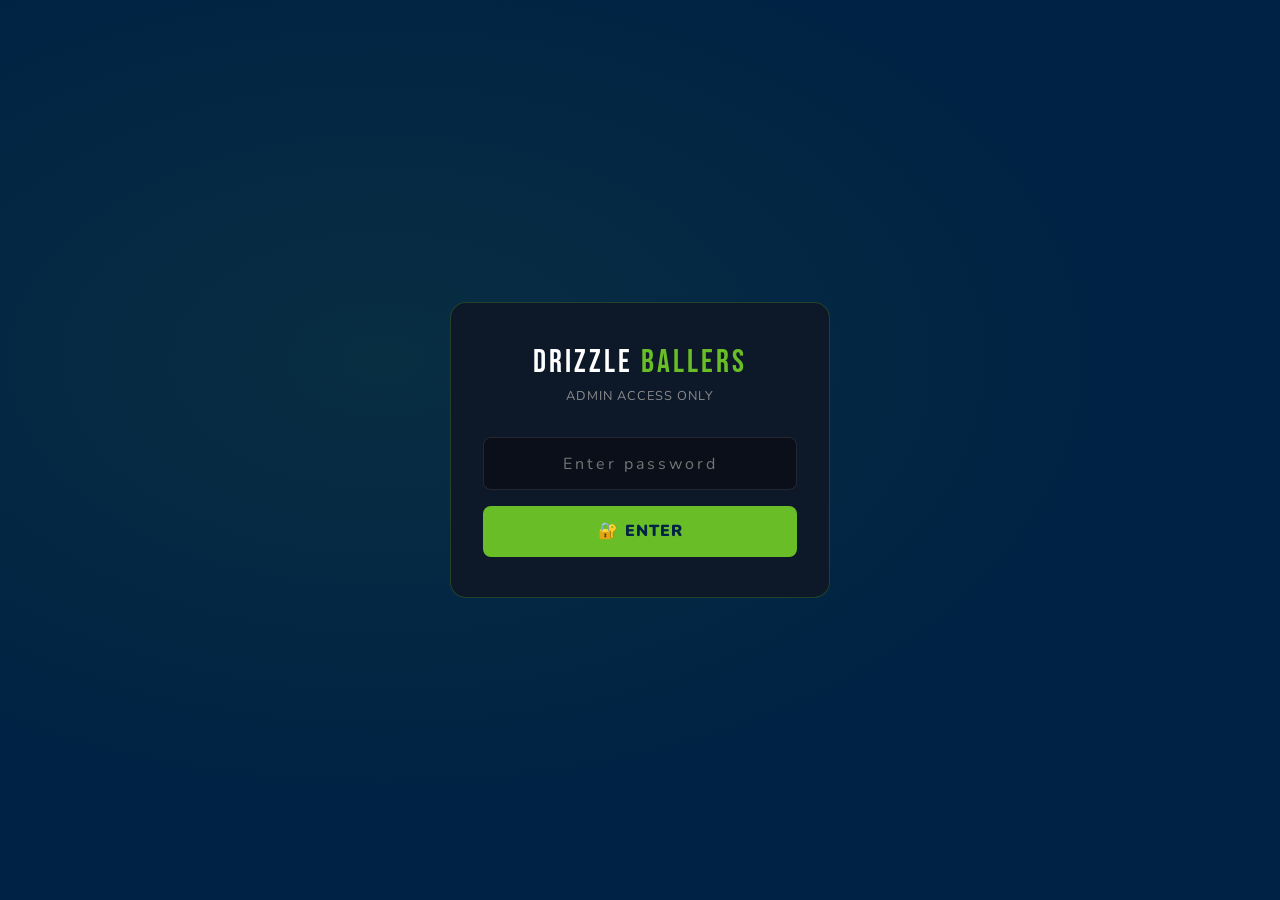
==== commit 4054ab6f: "success add" ====
--- a/admin.html
+++ b/admin.html
@@ -3,7 +3,7 @@
 <head>
 <meta charset="UTF-8"/>
 <meta name="viewport" content="width=device-width, initial-scale=1.0"/>
-<title>Drizzle Ballers | Seattle Soccer Coaching</title>
+<title>Admin · Drizzle Ballers</title>
 <link href="https://fonts.googleapis.com/css2?family=Bebas+Neue&family=Nunito:wght@400;600;700;800;900&display=swap" rel="stylesheet"/>
 <style>
   :root {
@@ -14,1353 +14,599 @@
     --white: #FFFFFF;
     --dark: #0a0f1a;
     --card-bg: #0d1829;
-  }
-
+    --red: #ef4444;
+    --yellow: #f59e0b;
+  }
   * { margin: 0; padding: 0; box-sizing: border-box; }
-
-  html { scroll-behavior: smooth; }
-
-  body {
-    font-family: 'Nunito', sans-serif;
+  body { font-family: 'Nunito', sans-serif; background: var(--dark); color: var(--white); min-height: 100vh; }
+
+  /* ── LOGIN SCREEN ── */
+  #login-screen {
+    display: flex; align-items: center; justify-content: center;
+    min-height: 100vh;
+    background: radial-gradient(ellipse at 30% 40%, rgba(105,190,40,0.08) 0%, transparent 60%), var(--navy);
+  }
+  .login-box {
+    background: var(--card-bg);
+    border: 1px solid rgba(105,190,40,0.25);
+    border-radius: 16px;
+    padding: 2.5rem 2rem;
+    width: 100%;
+    max-width: 380px;
+    text-align: center;
+  }
+  .login-logo {
+    font-family: 'Bebas Neue', sans-serif;
+    font-size: 2rem;
+    letter-spacing: 3px;
+    margin-bottom: 0.3rem;
+  }
+  .login-logo span { color: var(--green); }
+  .login-sub { color: var(--gray); font-size: 0.8rem; margin-bottom: 2rem; letter-spacing: 1px; text-transform: uppercase; }
+  .login-box input {
+    width: 100%;
     background: var(--dark);
+    border: 1px solid rgba(255,255,255,0.1);
+    border-radius: 8px;
+    padding: 0.9rem 1rem;
     color: var(--white);
-    overflow-x: hidden;
-  }
-
-  /* ── NAV ── */
-  nav {
-    position: fixed; top: 0; left: 0; right: 0; z-index: 100;
-    display: flex; align-items: center; justify-content: space-between;
-    padding: 1rem 2.5rem;
-    background: rgba(0,34,68,0.92);
-    backdrop-filter: blur(12px);
-    border-bottom: 2px solid var(--green);
-  }
-  .nav-logo {
-    font-family: 'Bebas Neue', sans-serif;
-    font-size: 1.8rem;
-    letter-spacing: 2px;
-    color: var(--white);
-  }
-  .nav-logo span { color: var(--green); }
-  .nav-links { display: flex; gap: 2rem; list-style: none; }
-  .nav-links a {
-    color: var(--silver);
-    text-decoration: none;
-    font-weight: 700;
-    font-size: 0.85rem;
+    font-family: 'Nunito', sans-serif;
+    font-size: 1rem;
+    outline: none;
+    margin-bottom: 1rem;
+    text-align: center;
+    letter-spacing: 3px;
+    transition: border-color 0.2s;
+  }
+  .login-box input:focus { border-color: var(--green); }
+  .login-btn {
+    width: 100%;
+    background: var(--green);
+    color: var(--navy);
+    border: none;
+    border-radius: 8px;
+    padding: 0.9rem;
+    font-family: 'Nunito', sans-serif;
+    font-size: 1rem;
+    font-weight: 900;
+    cursor: pointer;
     letter-spacing: 1px;
     text-transform: uppercase;
-    transition: color 0.2s;
-  }
-  .nav-links a:hover { color: var(--green); }
-  .nav-cta {
-    background: var(--green);
-    color: var(--navy) !important;
-    padding: 0.5rem 1.2rem;
-    border-radius: 4px;
-    font-weight: 900 !important;
-  }
-  .nav-cta:hover { background: #7dd62e !important; color: var(--navy) !important; }
-
-  /* ── HERO ── */
-  #hero {
-    min-height: 100vh;
-    display: flex; align-items: center; justify-content: center;
-    position: relative;
-    overflow: hidden;
-    background: var(--navy);
-  }
-
-  .hero-bg {
-    position: absolute; inset: 0;
-    background:
-      radial-gradient(ellipse at 20% 50%, rgba(105,190,40,0.12) 0%, transparent 60%),
-      radial-gradient(ellipse at 80% 20%, rgba(0,34,68,0.8) 0%, transparent 50%),
-      url("data:image/svg+xml,%3Csvg width='60' height='60' viewBox='0 0 60 60' xmlns='http://www.w3.org/2000/svg'%3E%3Cg fill='none' fill-rule='evenodd'%3E%3Cg fill='%23ffffff' fill-opacity='0.03'%3E%3Ccircle cx='30' cy='30' r='28' stroke='%23ffffff' stroke-opacity='0.05' stroke-width='1'/%3E%3Ccircle cx='30' cy='30' r='20'/%3E%3C/g%3E%3C/g%3E%3C/svg%3E");
-  }
-
-  /* animated rain drops */
-  .rain {
-    position: absolute; inset: 0; pointer-events: none; overflow: hidden;
-  }
-  .drop {
-    position: absolute; width: 1px; background: linear-gradient(to bottom, transparent, rgba(105,190,40,0.4));
-    animation: fall linear infinite;
-    border-radius: 2px;
-  }
-
-  @keyframes fall {
-    0% { transform: translateY(-100px); opacity: 0; }
-    10% { opacity: 1; }
-    90% { opacity: 0.5; }
-    100% { transform: translateY(110vh); opacity: 0; }
-  }
-
-  .hero-content {
-    position: relative; z-index: 2;
-    text-align: center;
-    padding: 2rem;
-    animation: fadeUp 0.8s ease both;
-  }
-
-  @keyframes fadeUp {
-    from { opacity: 0; transform: translateY(30px); }
-    to { opacity: 1; transform: translateY(0); }
-  }
-
-  .hero-badge {
-    display: inline-block;
-    background: rgba(105,190,40,0.15);
-    border: 1px solid var(--green);
-    color: var(--green);
-    font-size: 0.75rem;
-    font-weight: 800;
-    letter-spacing: 3px;
-    text-transform: uppercase;
-    padding: 0.4rem 1.2rem;
-    border-radius: 50px;
-    margin-bottom: 1.5rem;
-    animation: fadeUp 0.8s 0.1s ease both;
-  }
-
-  .hero-title {
-    font-family: 'Bebas Neue', sans-serif;
-    font-size: clamp(4rem, 12vw, 9rem);
-    line-height: 0.9;
-    letter-spacing: 3px;
-    margin-bottom: 1rem;
-    animation: fadeUp 0.8s 0.2s ease both;
-  }
-
-  .hero-title .green { color: var(--green); }
-
-  .hero-sub {
-    font-size: clamp(1rem, 2.5vw, 1.3rem);
-    color: var(--silver);
-    font-weight: 600;
-    max-width: 480px;
-    margin: 0 auto 2.5rem;
-    animation: fadeUp 0.8s 0.3s ease both;
-  }
-
-  .hero-btns {
-    display: flex; gap: 1rem; justify-content: center; flex-wrap: wrap;
-    animation: fadeUp 0.8s 0.4s ease both;
-  }
-
-  .btn-primary {
-    background: var(--green);
-    color: var(--navy);
-    font-weight: 900;
-    font-size: 1rem;
-    padding: 0.9rem 2.2rem;
-    border-radius: 6px;
-    text-decoration: none;
-    letter-spacing: 1px;
-    text-transform: uppercase;
-    transition: transform 0.2s, box-shadow 0.2s;
-    box-shadow: 0 4px 20px rgba(105,190,40,0.3);
-  }
-  .btn-primary:hover { transform: translateY(-2px); box-shadow: 0 8px 30px rgba(105,190,40,0.45); }
-
-  .btn-secondary {
-    background: transparent;
-    color: var(--white);
-    font-weight: 800;
-    font-size: 1rem;
-    padding: 0.9rem 2.2rem;
-    border-radius: 6px;
-    text-decoration: none;
-    letter-spacing: 1px;
-    text-transform: uppercase;
-    border: 2px solid rgba(255,255,255,0.2);
-    transition: border-color 0.2s;
-  }
-  .btn-secondary:hover { border-color: var(--silver); }
-
-  .hero-scroll {
-    position: absolute; bottom: 2rem; left: 50%; transform: translateX(-50%);
-    display: flex; flex-direction: column; align-items: center; gap: 0.4rem;
-    color: var(--silver); font-size: 0.7rem; letter-spacing: 2px; text-transform: uppercase;
-    animation: bounce 2s infinite;
-  }
-  @keyframes bounce {
-    0%, 100% { transform: translateX(-50%) translateY(0); }
-    50% { transform: translateX(-50%) translateY(6px); }
-  }
-  .hero-scroll svg { opacity: 0.5; }
-
-  /* ── SECTION BASE ── */
-  section { padding: 6rem 2rem; }
-  .section-label {
-    font-size: 0.7rem;
-    font-weight: 900;
-    letter-spacing: 4px;
-    text-transform: uppercase;
-    color: var(--green);
-    margin-bottom: 0.8rem;
-  }
-  .section-title {
-    font-family: 'Bebas Neue', sans-serif;
-    font-size: clamp(2.5rem, 6vw, 4.5rem);
-    line-height: 1;
-    letter-spacing: 2px;
-    margin-bottom: 1rem;
-  }
-  .section-sub {
-    color: var(--silver);
-    font-size: 1.05rem;
-    max-width: 520px;
-    line-height: 1.7;
-  }
-  .container { max-width: 1100px; margin: 0 auto; }
-
-  /* ── ABOUT ── */
-  #about { background: var(--card-bg); }
-  .about-grid {
-    display: grid;
-    grid-template-columns: 1fr 1fr;
-    gap: 4rem;
-    align-items: center;
-    margin-top: 3rem;
-  }
-  .about-visual {
-    position: relative;
-  }
-  .about-ball {
-    width: 100%;
-    max-width: 340px;
-    aspect-ratio: 1;
-    border-radius: 50%;
-    background: radial-gradient(circle at 35% 35%, #2a5a00, #69BE28 40%, #002244);
-    display: flex; align-items: center; justify-content: center;
-    font-size: 6rem;
-    box-shadow: 0 0 60px rgba(105,190,40,0.25), inset 0 0 40px rgba(0,0,0,0.4);
-    margin: 0 auto;
-    position: relative;
-    animation: spin-slow 20s linear infinite;
-  }
-  @keyframes spin-slow {
-    from { transform: rotate(0deg); }
-    to { transform: rotate(360deg); }
-  }
-  .about-stat-strip {
-    display: flex; gap: 1.5rem; margin-top: 2.5rem; flex-wrap: wrap;
-  }
-  .stat-chip {
-    background: rgba(105,190,40,0.08);
-    border: 1px solid rgba(105,190,40,0.2);
-    border-radius: 8px;
-    padding: 1rem 1.5rem;
-    text-align: center;
-    flex: 1; min-width: 100px;
-  }
-  .stat-num {
-    font-family: 'Bebas Neue', sans-serif;
-    font-size: 2.2rem;
-    color: var(--green);
-    line-height: 1;
-  }
-  .stat-label { font-size: 0.75rem; color: var(--silver); font-weight: 700; letter-spacing: 1px; }
-
-  /* ── PROGRAMS ── */
-  #programs { background: var(--dark); }
-  .programs-grid {
-    display: grid;
-    grid-template-columns: repeat(auto-fit, minmax(300px, 1fr));
-    gap: 1.5rem;
-    margin-top: 3rem;
-  }
-  .program-card {
-    background: var(--card-bg);
-    border: 1px solid rgba(255,255,255,0.06);
-    border-radius: 12px;
-    padding: 2rem;
-    position: relative;
-    overflow: hidden;
-    transition: transform 0.2s, border-color 0.2s;
-  }
-  .program-card:hover { transform: translateY(-4px); border-color: rgba(105,190,40,0.3); }
-  .program-card.featured {
-    border-color: var(--green);
-    background: linear-gradient(135deg, rgba(105,190,40,0.08), var(--card-bg));
-  }
-  .program-tag {
-    display: inline-block;
-    background: var(--green);
-    color: var(--navy);
-    font-size: 0.65rem;
-    font-weight: 900;
-    letter-spacing: 2px;
-    text-transform: uppercase;
-    padding: 0.25rem 0.7rem;
-    border-radius: 3px;
-    margin-bottom: 1rem;
-  }
-  .program-tag.gray { background: var(--silver); }
-  .program-icon { font-size: 2.5rem; margin-bottom: 1rem; }
-  .program-name {
-    font-family: 'Bebas Neue', sans-serif;
-    font-size: 1.8rem;
-    letter-spacing: 1px;
-    margin-bottom: 0.5rem;
-  }
-  .program-desc { color: var(--silver); font-size: 0.95rem; line-height: 1.6; margin-bottom: 1.5rem; }
-  .program-features { list-style: none; margin-bottom: 1.5rem; }
-  .program-features li {
-    color: var(--silver);
-    font-size: 0.9rem;
-    padding: 0.3rem 0;
-    padding-left: 1.4rem;
-    position: relative;
-  }
-  .program-features li::before { content: '✓'; position: absolute; left: 0; color: var(--green); font-weight: 900; }
-
-  /* ── SCHEDULE ── */
-  #schedule { background: var(--card-bg); }
-  .schedule-grid {
-    display: grid;
-    grid-template-columns: repeat(auto-fit, minmax(200px, 1fr));
-    gap: 1rem;
-    margin-top: 3rem;
-  }
-  .schedule-day {
-    background: var(--dark);
-    border: 1px solid rgba(255,255,255,0.06);
-    border-radius: 10px;
-    padding: 1.5rem;
-    transition: border-color 0.2s;
-  }
-  .schedule-day:hover { border-color: rgba(105,190,40,0.3); }
-  .day-name {
-    font-family: 'Bebas Neue', sans-serif;
-    font-size: 1.3rem;
-    letter-spacing: 2px;
-    color: var(--green);
-    margin-bottom: 0.8rem;
-  }
-  .class-slot {
-    background: rgba(105,190,40,0.06);
-    border-left: 3px solid var(--green);
-    padding: 0.6rem 0.8rem;
-    border-radius: 0 6px 6px 0;
-    margin-bottom: 0.6rem;
-  }
-  .slot-time { font-size: 0.75rem; color: var(--silver); font-weight: 700; }
-  .slot-name { font-size: 0.9rem; font-weight: 800; }
-  .slot-age { font-size: 0.7rem; color: var(--gray); }
-  .no-class { color: var(--gray); font-size: 0.85rem; font-style: italic; }
-
-  /* ── PRICING ── */
-  #pricing { background: var(--dark); }
-  .pricing-grid {
-    display: grid;
-    grid-template-columns: repeat(auto-fit, minmax(260px, 1fr));
-    gap: 1.5rem;
-    margin-top: 3rem;
-  }
-  .pricing-card {
-    background: var(--card-bg);
-    border: 1px solid rgba(255,255,255,0.06);
-    border-radius: 12px;
-    padding: 2rem;
-    text-align: center;
-    position: relative;
-    transition: transform 0.2s, border-color 0.2s;
-  }
-  .pricing-card:hover { transform: translateY(-4px); }
-  .pricing-card.popular {
-    border-color: var(--green);
-    background: linear-gradient(135deg, rgba(105,190,40,0.1), var(--card-bg));
-  }
-  .popular-badge {
-    position: absolute; top: -12px; left: 50%; transform: translateX(-50%);
-    background: var(--green); color: var(--navy);
-    font-size: 0.65rem; font-weight: 900; letter-spacing: 2px; text-transform: uppercase;
-    padding: 0.25rem 1rem; border-radius: 50px;
-  }
-  .pricing-name {
-    font-family: 'Bebas Neue', sans-serif;
-    font-size: 1.6rem; letter-spacing: 2px;
-    margin-bottom: 0.5rem;
-  }
-  .pricing-price {
-    font-family: 'Bebas Neue', sans-serif;
-    font-size: 3.5rem;
-    color: var(--green);
-    line-height: 1;
-    margin-bottom: 0.3rem;
-  }
-  .pricing-price span { font-size: 1.5rem; }
-  .pricing-period { color: var(--gray); font-size: 0.8rem; margin-bottom: 1.5rem; }
-  .pricing-list { list-style: none; margin-bottom: 2rem; text-align: left; }
-  .pricing-list li {
-    padding: 0.4rem 0;
-    padding-left: 1.4rem;
-    position: relative;
-    color: var(--silver);
-    font-size: 0.9rem;
-  }
-  .pricing-list li::before { content: '⚽'; position: absolute; left: 0; font-size: 0.75rem; top: 0.45rem; }
-
-  /* ── BOOKING ── */
-  #book { background: var(--card-bg); }
-  .book-inner {
-    margin-top: 3rem;
-    background: var(--dark);
-    border: 1px solid rgba(105,190,40,0.2);
-    border-radius: 16px;
-    padding: 2.5rem;
-    max-width: 720px;
-  }
-  .calendly-placeholder {
-    background: rgba(105,190,40,0.04);
-    border: 2px dashed rgba(105,190,40,0.3);
-    border-radius: 10px;
-    padding: 4rem 2rem;
-    text-align: center;
-    color: var(--silver);
-  }
-  .calendly-placeholder .icon { font-size: 3rem; margin-bottom: 1rem; }
-  .calendly-placeholder p { margin-bottom: 1.5rem; line-height: 1.6; }
-
-  /* ── CONTACT ── */
-  #contact { background: var(--dark); }
-  .contact-grid {
-    display: grid;
-    grid-template-columns: 1fr 1fr;
-    gap: 3rem;
-    margin-top: 3rem;
-    align-items: start;
-  }
-  .contact-info { display: flex; flex-direction: column; gap: 1.5rem; }
-  .contact-item {
-    display: flex; align-items: center; gap: 1rem;
-    padding: 1.2rem 1.5rem;
-    background: var(--card-bg);
-    border: 1px solid rgba(255,255,255,0.06);
-    border-radius: 10px;
-    transition: border-color 0.2s;
-  }
-  .contact-item:hover { border-color: rgba(105,190,40,0.3); }
-  .contact-icon { font-size: 1.5rem; }
-  .contact-text strong { display: block; font-size: 0.75rem; color: var(--green); letter-spacing: 1px; text-transform: uppercase; }
-  .contact-text span { font-size: 0.95rem; color: var(--silver); }
-
-  .contact-form { display: flex; flex-direction: column; gap: 1rem; }
-  .form-group { display: flex; flex-direction: column; gap: 0.4rem; }
-  .form-group label { font-size: 0.75rem; font-weight: 800; letter-spacing: 1px; text-transform: uppercase; color: var(--silver); }
-  .form-group input,
-  .form-group textarea,
-  .form-group select {
-    background: var(--card-bg);
-    border: 1px solid rgba(255,255,255,0.1);
-    border-radius: 6px;
-    padding: 0.8rem 1rem;
-    color: var(--white);
-    font-family: 'Nunito', sans-serif;
-    font-size: 0.95rem;
-    transition: border-color 0.2s;
-    outline: none;
-  }
-  .form-group input:focus,
-  .form-group textarea:focus,
-  .form-group select:focus { border-color: var(--green); }
-  .form-group select option { background: var(--card-bg); }
-  .form-group textarea { resize: vertical; min-height: 100px; }
-
-  /* ── BOOK TABS ── */
-  .book-tabs {
-    display: flex; gap: 0.75rem; flex-wrap: wrap;
-    margin: 2.5rem 0 0;
-  }
-  .book-tab {
-    background: var(--card-bg);
-    border: 1px solid rgba(255,255,255,0.08);
-    color: var(--silver);
-    padding: 0.7rem 1.3rem;
-    border-radius: 8px;
-    font-family: 'Nunito', sans-serif;
-    font-size: 0.88rem;
-    font-weight: 800;
-    cursor: pointer;
-    transition: all 0.2s;
-    letter-spacing: 0.3px;
-  }
-  .book-tab:hover { border-color: var(--green); color: var(--white); }
-  .book-tab.active { background: var(--green); color: var(--navy); border-color: var(--green); }
-
-
-  .tab-panel { margin-top: 1.5rem; }
-  .tab-info {
-    background: var(--card-bg);
-    border: 1px solid rgba(255,255,255,0.06);
-    border-radius: 10px;
-    padding: 1.2rem 1.5rem;
-    margin-bottom: 1rem;
-    display: flex; align-items: center; gap: 1.2rem; flex-wrap: wrap;
-  }
-  .tab-badge {
-    background: rgba(105,190,40,0.1);
-    border: 1px solid rgba(105,190,40,0.25);
-    color: var(--green);
-    font-size: 0.75rem;
-    font-weight: 800;
-    letter-spacing: 0.5px;
-    padding: 0.3rem 0.9rem;
-    border-radius: 50px;
-    white-space: nowrap;
-  }
-  .tab-info p { color: var(--silver); font-size: 0.9rem; line-height: 1.5; }
-
-
-
-  /* ── LEVEL SELECTOR ── */
-  .level-btn {
-    flex: 1; min-width: 140px;
-    background: var(--card-bg);
-    border: 1px solid rgba(255,255,255,0.08);
-    border-radius: 10px;
-    color: var(--silver);
-    padding: 1rem 0.8rem;
-    font-family: 'Nunito', sans-serif;
-    font-size: 0.9rem;
-    font-weight: 800;
-    cursor: pointer;
-    transition: all 0.2s;
-    line-height: 1.3;
-  }
-  .level-btn:hover { border-color: var(--green); color: var(--white); }
-  .level-btn.active {
-    background: rgba(105,190,40,0.12);
-    border-color: var(--green);
-    color: var(--green);
-  }
-
-  /* ── BOOKING STEPS ── */
-  .booking-step {
-    animation: fadeIn 0.3s ease;
-  }
-  @keyframes fadeIn {
-    from { opacity: 0; transform: translateY(-8px); }
-    to { opacity: 1; transform: translateY(0); }
-  }
-
-  .summary-box {
-    background: var(--dark);
-    border: 1px solid rgba(255,255,255,0.06);
-    border-radius: 10px;
-    padding: 1rem 1.2rem;
-    margin-bottom: 1rem;
-  }
-
-  /* ── KID COUNTER ── */
-  .kid-counter {
-    background: rgba(105,190,40,0.06);
-    border: 1px solid rgba(105,190,40,0.2);
-    border-radius: 10px;
-    padding: 1rem 1.2rem;
-    margin-top: 1.2rem;
+    transition: opacity 0.2s;
+  }
+  .login-btn:hover { opacity: 0.9; }
+  #login-err {
+    color: #f87171;
+    font-size: 0.85rem;
+    margin-top: 0.8rem;
+    display: none;
+  }
+
+  /* ── ADMIN PANEL ── */
+  #admin-panel { display: none; }
+
+  header {
+    background: rgba(0,34,68,0.95);
+    border-bottom: 2px solid var(--green);
+    padding: 1rem 2rem;
     display: flex;
     align-items: center;
     justify-content: space-between;
     flex-wrap: wrap;
-    gap: 0.8rem;
-  }
-  .kid-counter-label {
+    gap: 1rem;
+    position: sticky; top: 0; z-index: 10;
+  }
+  .header-logo {
+    font-family: 'Bebas Neue', sans-serif;
+    font-size: 1.6rem;
+    letter-spacing: 2px;
+  }
+  .header-logo span { color: var(--green); }
+  .header-right { display: flex; align-items: center; gap: 1rem; }
+  .logout-btn {
+    background: transparent;
+    border: 1px solid rgba(255,255,255,0.2);
+    color: var(--silver);
+    padding: 0.4rem 1rem;
+    border-radius: 6px;
+    font-family: 'Nunito', sans-serif;
+    font-size: 0.8rem;
+    font-weight: 700;
+    cursor: pointer;
+    transition: border-color 0.2s;
+  }
+  .logout-btn:hover { border-color: var(--red); color: var(--red); }
+
+  main { max-width: 1100px; margin: 0 auto; padding: 2rem; }
+
+  /* ── STATS BAR ── */
+  .stats-bar {
+    display: flex; gap: 1rem; flex-wrap: wrap; margin-bottom: 2rem;
+  }
+  .stat-card {
+    background: var(--card-bg);
+    border: 1px solid rgba(255,255,255,0.06);
+    border-radius: 10px;
+    padding: 1.2rem 1.8rem;
+    flex: 1; min-width: 140px;
+    text-align: center;
+  }
+  .stat-card.green { border-color: rgba(105,190,40,0.3); }
+  .stat-card.yellow { border-color: rgba(245,158,11,0.3); }
+  .stat-card.red { border-color: rgba(239,68,68,0.3); }
+  .stat-num {
+    font-family: 'Bebas Neue', sans-serif;
+    font-size: 2.5rem;
+    line-height: 1;
+  }
+  .stat-card.green .stat-num { color: var(--green); }
+  .stat-card.yellow .stat-num { color: var(--yellow); }
+  .stat-card.red .stat-num { color: var(--red); }
+  .stat-label { font-size: 0.72rem; color: var(--gray); font-weight: 700; letter-spacing: 1px; text-transform: uppercase; margin-top: 0.2rem; }
+
+  /* ── CONTROLS ── */
+  .controls {
+    display: flex; gap: 1rem; align-items: center; flex-wrap: wrap;
+    margin-bottom: 1.5rem;
+  }
+  .search-input {
+    background: var(--card-bg);
+    border: 1px solid rgba(255,255,255,0.1);
+    border-radius: 8px;
+    padding: 0.65rem 1rem;
+    color: var(--white);
+    font-family: 'Nunito', sans-serif;
+    font-size: 0.9rem;
+    outline: none;
+    width: 260px;
+    transition: border-color 0.2s;
+  }
+  .search-input:focus { border-color: var(--green); }
+  .filter-btn {
+    background: var(--card-bg);
+    border: 1px solid rgba(255,255,255,0.1);
+    color: var(--silver);
+    padding: 0.65rem 1.1rem;
+    border-radius: 8px;
+    font-family: 'Nunito', sans-serif;
     font-size: 0.82rem;
-    font-weight: 800;
-    color: var(--silver);
-    letter-spacing: 0.5px;
-    text-transform: uppercase;
-  }
-  .kid-counter-controls {
-    display: flex;
-    align-items: center;
-    gap: 0.8rem;
-  }
-  .kc-btn {
-    width: 32px; height: 32px;
-    border-radius: 50%;
-    border: 2px solid var(--green);
-    background: transparent;
-    color: var(--green);
-    font-size: 1.2rem;
+    font-weight: 700;
+    cursor: pointer;
+    transition: all 0.2s;
+  }
+  .filter-btn:hover, .filter-btn.active { border-color: var(--green); color: var(--green); background: rgba(105,190,40,0.08); }
+  .export-btn {
+    margin-left: auto;
+    background: var(--green);
+    color: var(--navy);
+    border: none;
+    padding: 0.65rem 1.2rem;
+    border-radius: 8px;
+    font-family: 'Nunito', sans-serif;
+    font-size: 0.82rem;
     font-weight: 900;
     cursor: pointer;
-    display: flex; align-items: center; justify-content: center;
-    transition: background 0.2s, color 0.2s;
-    line-height: 1;
-    font-family: 'Nunito', sans-serif;
-  }
-  .kc-btn:hover { background: var(--green); color: var(--navy); }
-  .kc-btn:disabled { border-color: var(--gray); color: var(--gray); cursor: not-allowed; }
-  .kc-btn:disabled:hover { background: transparent; color: var(--gray); }
-  .kc-count {
-    font-family: 'Bebas Neue', sans-serif;
-    font-size: 1.8rem;
-    color: var(--white);
-    min-width: 28px;
-    text-align: center;
-    line-height: 1;
-  }
-  .kc-total {
+    letter-spacing: 0.5px;
+    transition: opacity 0.2s;
+  }
+  .export-btn:hover { opacity: 0.85; }
+
+  /* ── TABLE ── */
+  .table-wrap {
+    background: var(--card-bg);
+    border: 1px solid rgba(255,255,255,0.06);
+    border-radius: 12px;
+    overflow: hidden;
+  }
+  table { width: 100%; border-collapse: collapse; }
+  thead { background: rgba(0,34,68,0.8); }
+  th {
+    padding: 0.9rem 1.2rem;
+    text-align: left;
+    font-size: 0.7rem;
+    font-weight: 900;
+    letter-spacing: 2px;
+    text-transform: uppercase;
+    color: var(--silver);
+    border-bottom: 1px solid rgba(255,255,255,0.06);
+  }
+  td {
+    padding: 0.9rem 1.2rem;
     font-size: 0.9rem;
-    color: var(--silver);
-  }
-  .kc-total strong {
-    color: var(--green);
-    font-size: 1.1rem;
-  }
-
-  /* ── FREE SESSION ── */
-  #free-session {
-    background: linear-gradient(135deg, rgba(105,190,40,0.12) 0%, var(--navy) 60%);
-    border-top: 2px solid var(--green);
-    border-bottom: 2px solid var(--green);
-    padding: 5rem 2rem;
-  }
-  .free-session-inner {
-    max-width: 600px;
-    margin: 0 auto;
-    text-align: center;
-  }
-  .free-badge {
+    border-bottom: 1px solid rgba(255,255,255,0.04);
+    vertical-align: middle;
+  }
+  tr:last-child td { border-bottom: none; }
+  tr:hover td { background: rgba(255,255,255,0.02); }
+
+  .status-badge {
     display: inline-block;
-    background: var(--green);
-    color: var(--navy);
-    font-family: 'Bebas Neue', sans-serif;
-    font-size: 1rem;
-    letter-spacing: 3px;
-    padding: 0.4rem 1.4rem;
+    font-size: 0.7rem;
+    font-weight: 900;
+    letter-spacing: 1px;
+    text-transform: uppercase;
+    padding: 0.25rem 0.75rem;
     border-radius: 50px;
-    margin-bottom: 1.2rem;
-  }
-  .free-session-inner .section-title { margin-bottom: 0.8rem; }
-  .free-session-inner .section-sub { margin: 0 auto 2rem; text-align: center; }
-  .free-form {
-    display: flex;
-    flex-direction: column;
-    gap: 1rem;
-    background: var(--card-bg);
-    border: 1px solid rgba(105,190,40,0.25);
-    border-radius: 14px;
-    padding: 2rem;
-    text-align: left;
-  }
-  .free-form .form-group label { color: var(--silver); }
-  .free-form .form-group input,
-  .free-form .form-group select {
+  }
+  .status-badge.pending  { background: rgba(245,158,11,0.15); color: var(--yellow); border: 1px solid rgba(245,158,11,0.3); }
+  .status-badge.completed { background: rgba(105,190,40,0.15); color: var(--green); border: 1px solid rgba(105,190,40,0.3); }
+  .status-badge.noshow   { background: rgba(239,68,68,0.12); color: var(--red); border: 1px solid rgba(239,68,68,0.25); }
+
+  .action-select {
     background: var(--dark);
     border: 1px solid rgba(255,255,255,0.1);
     border-radius: 6px;
-    padding: 0.85rem 1rem;
     color: var(--white);
     font-family: 'Nunito', sans-serif;
-    font-size: 1rem;
+    font-size: 0.82rem;
+    padding: 0.35rem 0.6rem;
+    cursor: pointer;
     outline: none;
-    width: 100%;
-    transition: border-color 0.2s;
-  }
-  .free-form .form-group input:focus,
-  .free-form .form-group select:focus { border-color: var(--green); }
-  .free-form .form-group select option { background: var(--dark); }
-  #free-msg {
-    font-size: 0.9rem;
-    padding: 0.8rem 1rem;
+  }
+  .action-select:focus { border-color: var(--green); }
+  .action-select option { background: var(--dark); }
+
+  .delete-btn {
+    background: transparent;
+    border: 1px solid rgba(239,68,68,0.25);
+    color: var(--red);
     border-radius: 6px;
+    padding: 0.35rem 0.7rem;
+    font-size: 0.8rem;
+    cursor: pointer;
+    font-family: 'Nunito', sans-serif;
+    transition: background 0.2s;
+    font-weight: 700;
+  }
+  .delete-btn:hover { background: rgba(239,68,68,0.1); }
+
+  .wa-link {
+    color: var(--green);
+    text-decoration: none;
+    font-weight: 700;
+    font-size: 0.85rem;
+  }
+  .wa-link:hover { text-decoration: underline; }
+
+  .empty-state {
+    text-align: center;
+    padding: 4rem 2rem;
+    color: var(--gray);
+  }
+  .empty-state .icon { font-size: 3rem; margin-bottom: 1rem; }
+
+  #toast {
+    position: fixed; bottom: 2rem; right: 2rem;
+    background: var(--green); color: var(--navy);
+    font-weight: 900; font-size: 0.9rem;
+    padding: 0.8rem 1.5rem;
+    border-radius: 8px;
     display: none;
-    font-weight: 700;
-    text-align: center;
-  }
-  #free-msg.success { background: rgba(105,190,40,0.15); color: var(--green); border: 1px solid var(--green); display: block; }
-  #free-msg.error { background: rgba(220,50,50,0.12); color: #f87171; border: 1px solid #f87171; display: block; }
-  .fine-print { font-size: 0.72rem; color: var(--gray); text-align: center; margin-top: 0.5rem; }
-
-  /* ── FOOTER ── */
-  footer {
-    background: var(--navy);
-    border-top: 2px solid var(--green);
-    padding: 2.5rem 2rem;
-    text-align: center;
-  }
-  .footer-logo {
-    font-family: 'Bebas Neue', sans-serif;
-    font-size: 2rem;
-    letter-spacing: 3px;
-    margin-bottom: 0.5rem;
-  }
-  .footer-logo span { color: var(--green); }
-  .footer-sub { color: var(--gray); font-size: 0.85rem; }
-  .footer-links { display: flex; justify-content: center; gap: 2rem; margin: 1.5rem 0; flex-wrap: wrap; }
-  .footer-links a { color: var(--silver); text-decoration: none; font-size: 0.85rem; font-weight: 700; transition: color 0.2s; }
-  .footer-links a:hover { color: var(--green); }
-  .footer-copy { color: var(--gray); font-size: 0.75rem; margin-top: 1rem; }
-
-  /* ── RESPONSIVE ── */
-  @media (max-width: 768px) {
-    nav { padding: 1rem 1.2rem; }
-    .nav-links { display: none; }
-    .about-grid, .contact-grid { grid-template-columns: 1fr; }
-    .about-visual { order: -1; }
-    .about-ball { max-width: 200px; }
+    z-index: 999;
+    animation: slideIn 0.3s ease;
+  }
+  @keyframes slideIn {
+    from { transform: translateY(20px); opacity: 0; }
+    to { transform: translateY(0); opacity: 1; }
   }
 </style>
 </head>
 <body>
 
-<!-- NAV -->
-<nav>
-  <div class="nav-logo">Drizzle <span>Ballers</span></div>
-  <ul class="nav-links">
-    <li><a href="#about">About</a></li>
-    <li><a href="#programs">Programs</a></li>
-    <li><a href="#schedule">Schedule</a></li>
-    <li><a href="#free-session" class="nav-cta">🎁 Free Class</a></li>
-    <li><a href="#book" class="nav-cta" style="background:transparent;border:1px solid var(--green);color:var(--green)!important;">Book Now</a></li>
-  </ul>
-</nav>
-
-<!-- HERO -->
-<section id="hero">
-  <div class="hero-bg"></div>
-  <div class="rain" id="rain"></div>
-  <div class="hero-content">
-    <div class="hero-badge">⚽ Seattle's Youth Soccer Coaching</div>
-    <h1 class="hero-title">
-      DRIZZLE<br><span class="green">BALLERS</span>
-    </h1>
-    <p class="hero-sub">Private and group soccer coaching for kids. Rain or shine, we ball out in Seattle.</p>
-    <div class="hero-btns">
-      <a href="#book" class="btn-primary">Book a Session</a>
-      <a href="#programs" class="btn-secondary">See Programs</a>
+<!-- LOGIN -->
+<div id="login-screen">
+  <div class="login-box">
+    <div class="login-logo">Drizzle <span>Ballers</span></div>
+    <div class="login-sub">Admin Access Only</div>
+    <input type="password" id="pw-input" placeholder="Enter password" onkeydown="if(event.key==='Enter')doLogin()"/>
+    <button class="login-btn" onclick="doLogin()">🔐 Enter</button>
+    <div id="login-err">Wrong password. Try again.</div>
+  </div>
+</div>
+
+<!-- ADMIN PANEL -->
+<div id="admin-panel">
+  <header>
+    <div class="header-logo">Drizzle <span>Ballers</span> · Admin</div>
+    <div class="header-right">
+      <span style="color:var(--gray);font-size:0.8rem;" id="last-updated"></span>
+      <button class="logout-btn" onclick="doLogout()">Log Out</button>
     </div>
-  </div>
-  <div class="hero-scroll">
-    <svg width="16" height="20" viewBox="0 0 16 20" fill="none"><path d="M8 0v16M1 9l7 7 7-7" stroke="#fff" stroke-width="2" stroke-linecap="round"/></svg>
-    Scroll
-  </div>
-</section>
-
-<!-- ABOUT -->
-<section id="about">
-  <div class="container">
-    <div class="about-grid">
-      <div>
-        <div class="section-label">Who We Are</div>
-        <h2 class="section-title">COACHING THAT LEVELS<br>KIDS UP 🔥</h2>
-        <p class="section-sub">We bring high-energy, skill-focused soccer training to kids of all levels in the Seattle area. Whether your kid just started or wants to go to the next level, we meet them where they are — and push them higher.</p>
-        <div class="about-stat-strip">
-          <div class="stat-chip">
-            <div class="stat-num">U12</div>
-            <div class="stat-label">Focus Age</div>
+  </header>
+
+  <main>
+    <!-- PAID BOOKINGS STATS -->
+    <div class="stats-bar">
+      <div style="flex:1;">
+        <div style="font-size:0.75rem;color:var(--gray);text-transform:uppercase;letter-spacing:1px;margin-bottom:0.5rem;font-weight:800;">Paid Bookings</div>
+        <div style="display:flex;gap:1rem;flex-wrap:wrap;">
+          <div class="stat-card">
+            <div class="stat-num" id="b-beginners">0</div>
+            <div class="stat-label">Beginners</div>
           </div>
-          <div class="stat-chip">
-            <div class="stat-num">1:1</div>
-            <div class="stat-label">Private Sessions</div>
+          <div class="stat-card">
+            <div class="stat-num" id="b-experienced">0</div>
+            <div class="stat-label">Experienced</div>
           </div>
-          <div class="stat-chip">
-            <div class="stat-num">☔</div>
-            <div class="stat-label">Rain or Shine</div>
+          <div class="stat-card green">
+            <div class="stat-num" id="b-total">0</div>
+            <div class="stat-label">Total Paid</div>
           </div>
         </div>
       </div>
-      <div class="about-visual">
-        <div class="about-ball">⚽</div>
+    </div>
+
+    <!-- FREE CLAIMS STATS -->
+    <div class="stats-bar">
+      <div class="stat-card">
+        <div class="stat-num" id="s-total">0</div>
+        <div class="stat-label">Total Claims</div>
+      </div>
+      <div class="stat-card yellow">
+        <div class="stat-num" id="s-pending">0</div>
+        <div class="stat-label">Pending</div>
+      </div>
+      <div class="stat-card green">
+        <div class="stat-num" id="s-completed">0</div>
+        <div class="stat-label">Completed</div>
+      </div>
+      <div class="stat-card red">
+        <div class="stat-num" id="s-noshow">0</div>
+        <div class="stat-label">No-Shows</div>
       </div>
     </div>
-  </div>
-</section>
-
-<!-- PROGRAMS -->
-<section id="programs">
-  <div class="container">
-    <div class="section-label">What We Offer</div>
-    <h2 class="section-title">PROGRAMS & PRICING</h2>
-    <p class="section-sub">Simple, transparent pricing — no hidden fees. Choose the training style that fits your kid.</p>
-    <div class="programs-grid">
-
-      <div class="program-card featured">
-        <div class="program-tag">⭐ Most Popular</div>
-        <div class="program-icon">👥</div>
-        <div class="program-name">Group Classes</div>
-        <div style="display:flex;align-items:baseline;gap:0.3rem;margin-bottom:0.8rem;">
-          <span style="font-family:'Bebas Neue',sans-serif;font-size:2.8rem;color:var(--green);line-height:1;">$35</span>
-          <span style="color:var(--gray);font-size:0.85rem;">/ class · 1h 15min</span>
-        </div>
-        <p class="program-desc">High-energy group sessions that build teamwork, game IQ, and individual skills. Beginners and experienced groups available.</p>
-        <ul class="program-features">
-          <li>Max 16 players per group</li>
-          <li>Beginners: Mon / Wed / Fri · 5:30–6:45 PM</li>
-          <li>Experienced: Tue / Thu</li>
-          <li>Team drills & mini-games</li>
-          <li>All skill levels welcome</li>
-        </ul>
-
-        <!-- Kid counter + Level selector widget -->
-        <div id="booking-step-1" class="booking-step">
-          <div class="kid-counter">
-            <div class="kid-counter-label">How many kids?</div>
-            <div class="kid-counter-controls">
-              <button class="kc-btn" onclick="changeKids(-1)">−</button>
-              <span class="kc-count" id="kc-count">1</span>
-              <button class="kc-btn" onclick="changeKids(1)">+</button>
-            </div>
-            <div class="kc-total">Total: <strong id="kc-total">$35</strong><span id="kc-savings" style="color:var(--green);font-size:0.8rem;font-weight:800;margin-left:0.4rem;"></span></div>
-          </div>
-
-          <div style="margin-top:1.5rem;padding-top:1.5rem;border-top:1px solid rgba(255,255,255,0.06);">
-            <div style="font-size:0.82rem;font-weight:800;color:var(--silver);letter-spacing:0.5px;text-transform:uppercase;margin-bottom:1rem;">Choose Level</div>
-            <div style="display:flex;gap:0.8rem;flex-wrap:wrap;">
-              <button onclick="setLevel('beginners')" id="btn-beginners" class="level-btn active">
-                ⭐ Beginners<br><span style="font-size:0.7rem;color:var(--gray);">Mon/Wed/Fri 5:30–6:45 PM</span>
-              </button>
-              <button onclick="setLevel('experienced')" id="btn-experienced" class="level-btn">
-                🔥 Experienced<br><span style="font-size:0.7rem;color:var(--gray);">Tue/Thu</span>
-              </button>
-            </div>
-          </div>
-
-          <button onclick="showCalendly()" class="btn-primary" style="display:block;width:100%;font-size:0.9rem;padding:0.85rem 1.5rem;text-align:center;margin-top:1.2rem;border:none;cursor:pointer;font-family:'Nunito',sans-serif;">Pick a Date & Time →</button>
-        </div>
-
-        <!-- Calendly widget -->
-        <div id="booking-step-2" class="booking-step" style="display:none;">
-          <div style="font-size:0.75rem;color:var(--gray);text-transform:uppercase;letter-spacing:1px;margin-bottom:1rem;font-weight:800;">Step 2: Choose Your Slot — <span id="level-display">Beginners</span></div>
-          <div id="calendly-widget" class="calendly-inline-widget" data-url="https://calendly.com/drizzleballers/beginners" style="min-width:320px;height:600px;"></div>
-        </div>
-
-        <!-- Payment confirmation -->
-        <div id="booking-step-3" class="booking-step" style="display:none;">
-          <div style="font-size:0.75rem;color:var(--gray);text-transform:uppercase;letter-spacing:1px;margin-bottom:1rem;font-weight:800;">Step 3: Complete Payment</div>
-          <div class="summary-box">
-            <div style="display:flex;justify-content:space-between;padding:0.5rem 0;border-bottom:1px solid rgba(255,255,255,0.06);">
-              <span style="color:var(--gray);font-size:0.85rem;font-weight:700;">Level</span>
-              <span id="pay-level" style="color:var(--white);font-weight:800;">Beginners</span>
-            </div>
-            <div style="display:flex;justify-content:space-between;padding:0.5rem 0;border-bottom:1px solid rgba(255,255,255,0.06);">
-              <span style="color:var(--gray);font-size:0.85rem;font-weight:700;">Kids</span>
-              <span id="pay-kids" style="color:var(--white);font-weight:800;">1 kid</span>
-            </div>
-            <div style="display:flex;justify-content:space-between;padding:0.5rem 0;">
-              <span style="color:var(--gray);font-size:0.85rem;font-weight:700;">Total</span>
-              <span id="pay-total" style="color:var(--green);font-family:'Bebas Neue',sans-serif;font-size:1.6rem;font-weight:900;line-height:1;">$35</span>
-            </div>
-          </div>
-          <a id="stripe-btn" href="#" target="_blank" class="btn-primary" style="display:block;font-size:0.9rem;padding:0.85rem 1.5rem;text-align:center;margin-top:0.8rem;">💳 Complete Payment →</a>
-          <button onclick="backToCalendly()" class="btn-secondary" style="display:block;width:100%;font-size:0.85rem;padding:0.65rem 1.5rem;text-align:center;margin-top:0.6rem;border:none;cursor:pointer;font-family:'Nunito',sans-serif;">← Back</button>
-        </div>
+
+    <!-- CONTROLS -->
+    <div class="controls">
+      <input class="search-input" type="text" placeholder="🔍 Search by name or phone…" oninput="renderTable()" id="search-input"/>
+      <button class="filter-btn active" onclick="setFilter('all', this)">All</button>
+      <button class="filter-btn" onclick="setFilter('pending', this)">Pending</button>
+      <button class="filter-btn" onclick="setFilter('completed', this)">Completed</button>
+      <button class="filter-btn" onclick="setFilter('noshow', this)">No-Shows</button>
+      <button class="export-btn" onclick="exportCSV()">⬇ Export CSV</button>
+    </div>
+
+    <!-- PAID BOOKINGS TABLE -->
+    <div style="margin-top:2rem;">
+      <h3 style="font-family:'Bebas Neue',sans-serif;font-size:1.3rem;letter-spacing:1px;margin-bottom:1rem;">Paid Bookings</h3>
+      <div class="table-wrap">
+        <table>
+          <thead>
+            <tr>
+              <th>Level</th>
+              <th>Kids</th>
+              <th>Amount</th>
+              <th>Booked At</th>
+              <th>Paid At</th>
+              <th>Status</th>
+            </tr>
+          </thead>
+          <tbody id="paid-bookings-body">
+            <tr><td colspan="6" style="text-align:center;color:var(--gray);">No paid bookings yet</td></tr>
+          </tbody>
+        </table>
       </div>
-
-      <div class="program-card">
-        <div class="program-tag gray">1-on-1 & Clinics</div>
-        <div class="program-icon">🎯</div>
-        <div class="program-name">Private & Skill Sessions</div>
-        <div style="display:flex;align-items:baseline;gap:0.3rem;margin-bottom:0.8rem;">
-          <span style="font-family:'Bebas Neue',sans-serif;font-size:2.8rem;color:var(--silver);line-height:1;">$75</span>
-          <span style="color:var(--gray);font-size:0.85rem;">/ session · 60 min</span>
-        </div>
-        <p class="program-desc">Personalized 1-on-1 training for rapid individual improvement, plus themed skill clinics targeting dribbling, finishing, first touch, and more.</p>
-        <ul class="program-features">
-          <li>Private: Mon / Wed / Fri · 7–8 PM</li>
-          <li>Custom skill development plan</li>
-          <li>Themed clinics: dribbling, shooting, defending</li>
-          <li>Open to any skill level</li>
-          <li>Great complement to group classes</li>
-        </ul>
-        <a href="#book" class="btn-secondary" style="display:inline-block;font-size:0.85rem;padding:0.7rem 1.5rem;">Book Now</a>
-      </div>
-
     </div>
-  </div>
-</section>
-
-<!-- SCHEDULE -->
-<section id="schedule">
-  <div class="container">
-    <div class="section-label">Group Classes</div>
-    <h2 class="section-title">WEEKLY SCHEDULE</h2>
-    <p class="section-sub">All group classes are held at local Seattle parks. Location confirmed upon signup.</p>
-    <div class="schedule-grid">
-
-      <div class="schedule-day">
-        <div class="day-name">Monday</div>
-        <div class="class-slot">
-          <div class="slot-time">5:30 PM – 6:45 PM</div>
-          <div class="slot-name">Beginners Group</div>
-          <div class="slot-age">1h 15min · Max 16</div>
-        </div>
-        <div class="class-slot" style="border-left-color:var(--silver);">
-          <div class="slot-time">7:00 PM – 8:00 PM</div>
-          <div class="slot-name">Private 1-on-1</div>
-          <div class="slot-age">60 min · By appointment</div>
-        </div>
-      </div>
-
-      <div class="schedule-day">
-        <div class="day-name">Tuesday</div>
-        <div class="class-slot" style="border-left-color:#f59e0b;">
-          <div class="slot-time">Hours vary</div>
-          <div class="slot-name">Experienced Group</div>
-          <div class="slot-age">1h 15min · Max 16</div>
-        </div>
-      </div>
-
-      <div class="schedule-day">
-        <div class="day-name">Wednesday</div>
-        <div class="class-slot">
-          <div class="slot-time">5:30 PM – 6:45 PM</div>
-          <div class="slot-name">Beginners Group</div>
-          <div class="slot-age">1h 15min · Max 16</div>
-        </div>
-        <div class="class-slot" style="border-left-color:var(--silver);">
-          <div class="slot-time">7:00 PM – 8:00 PM</div>
-          <div class="slot-name">Private 1-on-1</div>
-          <div class="slot-age">60 min · By appointment</div>
-        </div>
-      </div>
-
-      <div class="schedule-day">
-        <div class="day-name">Thursday</div>
-        <div class="class-slot" style="border-left-color:#f59e0b;">
-          <div class="slot-time">Hours vary</div>
-          <div class="slot-name">Experienced Group</div>
-          <div class="slot-age">1h 15min · Max 16</div>
-        </div>
-      </div>
-
-      <div class="schedule-day">
-        <div class="day-name">Friday</div>
-        <div class="class-slot">
-          <div class="slot-time">5:30 PM – 6:45 PM</div>
-          <div class="slot-name">Beginners Group</div>
-          <div class="slot-age">1h 15min · Max 16</div>
-        </div>
-        <div class="class-slot" style="border-left-color:var(--silver);">
-          <div class="slot-time">7:00 PM – 8:00 PM</div>
-          <div class="slot-name">Private 1-on-1</div>
-          <div class="slot-age">60 min · By appointment</div>
-        </div>
-      </div>
-
-      <div class="schedule-day">
-        <div class="day-name">Saturday</div>
-        <div class="no-class">No classes</div>
-      </div>
-
-      <div class="schedule-day">
-        <div class="day-name">Sunday</div>
-        <div class="no-class">No classes</div>
-      </div>
-
+
+    <!-- FREE CLAIMS TABLE -->
+      <table>
+        <thead>
+          <tr>
+            <th>#</th>
+            <th>Parent Name</th>
+            <th>Kid</th>
+            <th>Age Group</th>
+            <th>Phone / WhatsApp</th>
+            <th>Claimed</th>
+            <th>Status</th>
+            <th>Actions</th>
+          </tr>
+        </thead>
+        <tbody id="table-body"></tbody>
+      </table>
     </div>
-  </div>
-</section>
-
-<!-- BOOK -->
-<section id="book">
-  <div class="container">
-    <div class="section-label">Ready to Train?</div>
-    <h2 class="section-title">BOOK A SESSION</h2>
-    <p class="section-sub">Choose your session type below and pick a time that works for you.</p>
-
-    <!-- Tab buttons -->
-    <div class="book-tabs">
-      <button class="book-tab active" onclick="switchTab('private', this)">🎯 Private 1-on-1</button>
-      <button class="book-tab" onclick="switchTab('beginners', this)">⭐ Beginners Group</button>
-      <button class="book-tab" onclick="switchTab('experienced', this)">🔥 Experienced Group</button>
-    </div>
-
-    <!-- Private -->
-    <div id="tab-private" class="tab-panel">
-      <div class="tab-info">
-        <span class="tab-badge">1-on-1 · 60 min · Mon / Wed / Fri · 7–8 PM</span>
-        <p>Fully personalized session. Book directly via Calendly — payment handled through Stripe at booking.</p>
-      </div>
-      <div class="calendly-inline-widget" data-url="https://calendly.com/drizzleballers/private" style="min-width:320px;height:680px;"></div>
-    </div>
-
-    <!-- Beginners -->
-    <div id="tab-beginners" class="tab-panel" style="display:none;">
-      <div class="tab-info">
-        <span class="tab-badge">Group · 1h 15min · Mon / Wed / Fri · 5:30–6:45 PM · Max 16 players</span>
-        <p>For players just getting started. Fun drills, basic technique, small-sided games.</p>
-      </div>
-      <div class="calendly-inline-widget" data-url="https://calendly.com/drizzleballers/beginners" style="min-width:320px;height:680px;"></div>
-    </div>
-
-    <!-- Experienced -->
-    <div id="tab-experienced" class="tab-panel" style="display:none;">
-      <div class="tab-info">
-        <span class="tab-badge">Group · 1h 15min · Tue / Thu · Max 16 players</span>
-        <p>For players with some experience looking to level up their game. Higher intensity, tactical focus.</p>
-      </div>
-      <div class="calendly-inline-widget" data-url="https://calendly.com/drizzleballers/experienced" style="min-width:320px;height:680px;"></div>
-    </div>
-
-  </div>
-</section>
-
-<!-- CONTACT -->
-<section id="contact">
-  <div class="container">
-    <div class="section-label">Get In Touch</div>
-    <h2 class="section-title">CONTACT US</h2>
-    <p class="section-sub">Questions about programs, locations, or want to chat? We'd love to hear from you.</p>
-    <div class="contact-grid">
-
-      <div class="contact-info">
-        <div class="contact-item">
-          <div class="contact-icon">📍</div>
-          <div class="contact-text">
-            <strong>Location</strong>
-            <span>Seattle, WA — Parks TBD per class</span>
-          </div>
-        </div>
-        <a href="sms:+12067309007" style="text-decoration:none;" class="contact-item">
-          <div class="contact-icon">💬</div>
-          <div class="contact-text">
-            <strong>Text Us</strong>
-            <span>(206) 730-9007 — tap to text</span>
-          </div>
-        </a>
-        <a href="mailto:drizzleballers@gmail.com" style="text-decoration:none;" class="contact-item">
-          <div class="contact-icon">📧</div>
-          <div class="contact-text">
-            <strong>Email</strong>
-            <span>drizzleballers@gmail.com</span>
-          </div>
-        </a>
-        <div class="contact-item">
-          <div class="contact-icon">🕒</div>
-          <div class="contact-text">
-            <strong>Response Time</strong>
-            <span>Usually within a few hours</span>
-          </div>
-        </div>
-      </div>
-
-      <div>
-        <form class="contact-form" onsubmit="handleSubmit(event)">
-          <div class="form-group">
-            <label>Parent / Guardian Name</label>
-            <input type="text" placeholder="Your name" required/>
-          </div>
-          <div class="form-group">
-            <label>Email</label>
-            <input type="email" placeholder="your@email.com" required/>
-          </div>
-          <div class="form-group">
-            <label>Kid's Age</label>
-            <select>
-              <option value="">Select age range</option>
-              <option>5–7 years old</option>
-              <option>8–10 years old</option>
-              <option>10–12 years old</option>
-              <option>Other</option>
-            </select>
-          </div>
-          <div class="form-group">
-            <label>Interested In</label>
-            <select>
-              <option value="">Select program</option>
-              <option>Private 1-on-1 Sessions</option>
-              <option>Group Classes</option>
-              <option>Skill Clinics</option>
-              <option>Not sure yet</option>
-            </select>
-          </div>
-          <div class="form-group">
-            <label>Message</label>
-            <textarea placeholder="Tell us about your kid, goals, questions..."></textarea>
-          </div>
-          <button type="submit" class="btn-primary" style="border:none;cursor:pointer;font-family:'Nunito',sans-serif;width:100%;font-size:1rem;">Send Message ⚽</button>
-        </form>
-      </div>
-
-    </div>
-  </div>
-</section>
-
-<!-- FREE SESSION -->
-<section id="free-session">
-  <div class="free-session-inner">
-    <div class="free-badge">🎁 LIMITED OFFER</div>
-    <h2 class="section-title" style="color:var(--white);">FIRST GROUP CLASS<br><span style="color:var(--green);">FREE</span></h2>
-    <p class="section-sub">New to Drizzle Ballers? Bring your kid out for a free group class — no strings attached. One per family, phone number required to reserve your spot.</p>
-    <form class="free-form" onsubmit="claimFreeSession(event)">
-      <div class="form-group">
-        <label>Parent / Guardian Name</label>
-        <input type="text" id="fs-name" placeholder="Your full name" required/>
-      </div>
-      <div class="form-group">
-        <label>Kid's Name</label>
-        <input type="text" id="fs-kid" placeholder="Kid's first name" required/>
-      </div>
-      <div class="form-group">
-        <label>Kid's Age</label>
-        <select id="fs-age" required>
-          <option value="">Select age range</option>
-          <option>5–7 years old</option>
-          <option>8–10 years old</option>
-          <option>10–12 years old</option>
+  </main>
+</div>
+
+<div id="toast"></div>
+
+<script>
+// ── CONFIG ── change this password!
+const ADMIN_PASSWORD = 'drizzle2025';
+const STORAGE_KEY = 'db_free_sessions';
+
+let currentFilter = 'all';
+
+// ── AUTH ──
+function doLogin() {
+  const val = document.getElementById('pw-input').value;
+  if (val === ADMIN_PASSWORD) {
+    document.getElementById('login-screen').style.display = 'none';
+    document.getElementById('admin-panel').style.display = 'block';
+    sessionStorage.setItem('db_auth', '1');
+    init();
+  } else {
+    document.getElementById('login-err').style.display = 'block';
+    document.getElementById('pw-input').value = '';
+    document.getElementById('pw-input').focus();
+  }
+}
+
+function doLogout() {
+  sessionStorage.removeItem('db_auth');
+  location.reload();
+}
+
+// ── INIT ──
+function init() {
+  document.getElementById('last-updated').textContent = 'Updated: ' + new Date().toLocaleTimeString();
+  renderStats();
+  renderTable();
+}
+
+function getData() {
+  return JSON.parse(localStorage.getItem(STORAGE_KEY) || '[]');
+}
+function saveData(arr) {
+  localStorage.setItem(STORAGE_KEY, JSON.stringify(arr));
+}
+
+// ── STATS ──
+function renderStats() {
+  const data = getData();
+  document.getElementById('s-total').textContent = data.length;
+  document.getElementById('s-pending').textContent = data.filter(r => r.status === 'pending').length;
+  document.getElementById('s-completed').textContent = data.filter(r => r.status === 'completed').length;
+  document.getElementById('s-noshow').textContent = data.filter(r => r.status === 'noshow').length;
+  
+  // Calculate paid bookings
+  const bookings = JSON.parse(localStorage.getItem('drizzle_bookings') || '[]');
+  const beginnerCount = bookings.filter(b => b.level === 'beginners').length;
+  const experiencedCount = bookings.filter(b => b.level === 'experienced').length;
+  const totalPaid = bookings.length;
+  
+  document.getElementById('b-beginners').textContent = beginnerCount;
+  document.getElementById('b-experienced').textContent = experiencedCount;
+  document.getElementById('b-total').textContent = totalPaid;
+  
+  // Render paid bookings table
+  renderPaidBookings();
+}
+
+function renderPaidBookings() {
+  const bookings = JSON.parse(localStorage.getItem('drizzle_bookings') || '[]');
+  const tbody = document.getElementById('paid-bookings-body');
+  
+  if (bookings.length === 0) {
+    tbody.innerHTML = '<tr><td colspan="6" style="text-align:center;color:var(--gray);">No paid bookings yet</td></tr>';
+    return;
+  }
+  
+  tbody.innerHTML = bookings.map(b => `
+    <tr>
+      <td>${b.level === 'beginners' ? '⭐ Beginners' : '🔥 Experienced'}</td>
+      <td><strong>${b.kids}</strong></td>
+      <td style="color:var(--green);font-weight:800;">$${b.total}</td>
+      <td style="font-size:0.85rem;color:var(--gray);">${new Date(b.timestamp).toLocaleDateString()}</td>
+      <td style="font-size:0.85rem;color:var(--gray);">${b.status === 'paid' ? new Date(b.paid_timestamp).toLocaleDateString() : 'Pending'}</td>
+      <td>${b.status === 'paid' ? '✓ Paid' : '⏳ Pending'}</td>
+    </tr>
+  `).join('');
+}
+
+// ── FILTER ──
+function setFilter(f, btn) {
+  currentFilter = f;
+  document.querySelectorAll('.filter-btn').forEach(b => b.classList.remove('active'));
+  btn.classList.add('active');
+  renderTable();
+}
+
+// ── TABLE ──
+function renderTable() {
+  const data = getData();
+  const q = document.getElementById('search-input').value.toLowerCase();
+  const tbody = document.getElementById('table-body');
+
+  let rows = data.filter(r => {
+    const matchFilter = currentFilter === 'all' || r.status === currentFilter;
+    const matchSearch = !q || r.name.toLowerCase().includes(q) || r.phone.toLowerCase().includes(q) || r.kid.toLowerCase().includes(q);
+    return matchFilter && matchSearch;
+  });
+
+  if (rows.length === 0) {
+    tbody.innerHTML = `<tr><td colspan="8"><div class="empty-state"><div class="icon">⚽</div><div>No claims found.</div></div></td></tr>`;
+    return;
+  }
+
+  tbody.innerHTML = rows.map((r, i) => {
+    const waNum = r.phone.replace(/\D/g,'');
+    const waLink = `https://wa.me/${waNum}`;
+    const statusClass = r.status === 'completed' ? 'completed' : r.status === 'noshow' ? 'noshow' : 'pending';
+    const statusLabel = r.status === 'completed' ? '✓ Completed' : r.status === 'noshow' ? '✗ No-Show' : '⏳ Pending';
+    const globalIdx = data.findIndex(d => d.id === r.id);
+
+    return `<tr>
+      <td style="color:var(--gray);font-size:0.8rem;">${i+1}</td>
+      <td><strong>${escHtml(r.name)}</strong></td>
+      <td>${escHtml(r.kid)}</td>
+      <td style="color:var(--silver);font-size:0.85rem;">${escHtml(r.age)}</td>
+      <td>
+        <a class="wa-link" href="${waLink}" target="_blank">💬 ${escHtml(r.phone)}</a>
+      </td>
+      <td style="color:var(--gray);font-size:0.82rem;">${escHtml(r.date)}</td>
+      <td><span class="status-badge ${statusClass}">${statusLabel}</span></td>
+      <td style="display:flex;gap:0.5rem;align-items:center;">
+        <select class="action-select" onchange="updateStatus(${globalIdx}, this.value)">
+          <option value="pending"  ${r.status==='pending'?'selected':''}>Pending</option>
+          <option value="completed" ${r.status==='completed'?'selected':''}>Completed</option>
+          <option value="noshow"  ${r.status==='noshow'?'selected':''}>No-Show</option>
         </select>
-      </div>
-      <div class="form-group">
-        <label>Phone Number (for confirmation text)</label>
-        <input type="tel" id="fs-phone" placeholder="(206) 555-0100" required/>
-      </div>
-      <div id="free-msg"></div>
-      <button type="submit" class="btn-primary" style="border:none;cursor:pointer;font-family:'Nunito',sans-serif;width:100%;font-size:1rem;padding:1rem;">
-        Claim My Free Class ⚽
-      </button>
-      <p class="fine-print">One free class per phone number. We'll text you to confirm your spot.</p>
-    </form>
-  </div>
-</section>
-
-<!-- FOOTER -->
-<footer>
-  <div class="footer-logo">Drizzle <span>Ballers</span></div>
-  <div class="footer-sub">Seattle Youth Soccer Coaching · Rain or Shine</div>
-  <div class="footer-links">
-    <a href="#about">About</a>
-    <a href="#programs">Programs</a>
-    <a href="#schedule">Schedule</a>
-    <a href="#book">Book</a>
-    <a href="#contact">Contact</a>
-  </div>
-  <div class="footer-copy">© 2025 Drizzle Ballers · Seattle, WA · Built with ⚽ & ☔</div>
-</footer>
-
-<script>
-// ── BOOKING FLOW ──
-const STRIPE_LINKS = {
-  1: 'https://buy.stripe.com/14AdR8ajPfBCfwQd6x8N201',
-  2: 'https://buy.stripe.com/9B6cN4ajPcpq3O81nP8N202',
-  3: 'https://buy.stripe.com/fZubJ0dw1fBC0BW1nP8N203',
-  4: 'https://buy.stripe.com/dRm14meA5dtu5Wg2rT8N204',
-  5: 'https://buy.stripe.com/00w14m9fLahi4Sc3vX8N205'
-};
-const CALENDLY_LINKS = {
-  beginners: 'https://calendly.com/drizzleballers/beginners',
-  experienced: 'https://calendly.com/drizzleballers/experienced'
-};
-const PRICES  = { 1: 35, 2: 65, 3: 90, 4: 110, 5: 120 };
-const SAVINGS = { 1: 0,  2: 5,  3: 15, 4: 30,  5: 55  };
-
-let kidCount = parseInt(localStorage.getItem('drizzle_kids')) || 1;
-let levelSelected = localStorage.getItem('drizzle_level') || 'beginners';
-
-function changeKids(delta) {
-  kidCount = Math.min(5, Math.max(1, kidCount + delta));
-  localStorage.setItem('drizzle_kids', kidCount);
-  updateKidDisplay();
-}
-
-function updateKidDisplay() {
-  document.getElementById('kc-count').textContent = kidCount;
-  document.getElementById('kc-total').textContent = `$${PRICES[kidCount]}`;
-  const savings = SAVINGS[kidCount] > 0 ? ` · save $${SAVINGS[kidCount]}` : '';
-  document.getElementById('kc-savings').textContent = savings;
-  document.querySelectorAll('.kc-btn')[0].disabled = kidCount === 1;
-  document.querySelectorAll('.kc-btn')[1].disabled = kidCount === 5;
-}
-
-function setLevel(level) {
-  levelSelected = level;
-  localStorage.setItem('drizzle_level', level);
-  document.getElementById('btn-beginners').classList.toggle('active', level === 'beginners');
-  document.getElementById('btn-experienced').classList.toggle('active', level === 'experienced');
-}
-
-function showCalendly() {
-  document.getElementById('booking-step-1').style.display = 'none';
-  document.getElementById('booking-step-2').style.display = 'block';
-  document.getElementById('booking-step-3').style.display = 'none';
-  
-  // Update level display
-  const levelLabel = levelSelected === 'beginners' ? 'Beginners' : 'Experienced';
-  document.getElementById('level-display').textContent = levelLabel;
-  
-  // Update Calendly widget URL
-  const calendlyUrl = CALENDLY_LINKS[levelSelected];
-  const widget = document.getElementById('calendly-widget');
-  widget.setAttribute('data-url', calendlyUrl);
-  
-  // Clear and reinit
-  if (window.Calendly) {
-    window.Calendly.destroyBadgeElement();
-    window.Calendly.initInlineWidgets();
-  }
-  
-  // Set up booking detection
-  setTimeout(() => detectCalendlyBooking(), 500);
-}
-
-function backToCalendly() {
-  document.getElementById('booking-step-2').style.display = 'block';
-  document.getElementById('booking-step-3').style.display = 'none';
-}
-
-function showPayment() {
-  document.getElementById('booking-step-2').style.display = 'none';
-  document.getElementById('booking-step-3').style.display = 'block';
-  
-  const levelLabel = levelSelected === 'beginners' ? 'Beginners' : 'Experienced';
-  document.getElementById('pay-level').textContent = levelLabel;
-  document.getElementById('pay-kids').textContent = kidCount === 1 ? '1 kid' : `${kidCount} kids`;
-  document.getElementById('pay-total').textContent = `$${PRICES[kidCount]}`;
-  document.getElementById('stripe-btn').href = STRIPE_LINKS[kidCount];
-}
-
-function detectCalendlyBooking() {
-  if (window.Calendly) {
-    // Remove old listener if exists
-    window.Calendly.destroyEventListener('event_scheduled', showPayment);
-    // Add new listener
-    window.Calendly.addEventListener('event_scheduled', showPayment);
-  }
-}
-
-// init
-updateKidDisplay();
-document.getElementById('btn-beginners').classList.add('active');
-
-
-document.querySelectorAll('.program-card').forEach(card => {
-  card.style.cursor = 'pointer';
-  const btn = card.querySelector('a');
-
-  card.addEventListener('mouseenter', () => {
-    document.querySelectorAll('.program-card').forEach(c => {
-      c.classList.remove('featured');
-      c.querySelector('.program-tag').classList.add('gray');
-      const b = c.querySelector('a');
-      b.className = 'btn-secondary';
-      b.style.cssText = 'display:inline-block;font-size:0.85rem;padding:0.7rem 1.5rem;';
-    });
-    card.classList.add('featured');
-    card.querySelector('.program-tag').classList.remove('gray');
-    btn.className = 'btn-primary';
-    btn.style.cssText = 'display:inline-block;font-size:0.85rem;padding:0.7rem 1.5rem;';
-  });
-});
-
-
-const LINKS = {
-  private:    'https://calendly.com/drizzleballers/private',
-  beginners:  'https://calendly.com/drizzleballers/beginners',
-  experienced:'https://calendly.com/drizzleballers/experienced',
-  freePass:   'https://calendly.com/drizzleballers/free-pass'
-};
-
-// ── TAB SWITCHING ──
-function switchTab(tab, btn) {
-  document.querySelectorAll('.tab-panel').forEach(p => p.style.display = 'none');
-  document.querySelectorAll('.book-tab').forEach(b => b.classList.remove('active'));
-  document.getElementById('tab-' + tab).style.display = 'block';
-  btn.classList.add('active');
-  window.Calendly && Calendly.initInlineWidgets();
-}
-
-// ── FREE SESSION CLAIM ──
-function normalizePhone(raw) {
-  return raw.replace(/\D/g, '');
-}
-
-function claimFreeSession(e) {
-  e.preventDefault();
-  const name  = document.getElementById('fs-name').value.trim();
-  const kid   = document.getElementById('fs-kid').value.trim();
-  const age   = document.getElementById('fs-age').value;
-  const phone = normalizePhone(document.getElementById('fs-phone').value);
-  const msg   = document.getElementById('free-msg');
-
-  if (phone.length < 7) {
-    msg.className = 'error';
-    msg.textContent = '⚠️ Please enter a valid phone number.';
-    return;
-  }
-
-  const existing = JSON.parse(localStorage.getItem('db_free_sessions') || '[]');
-  const duplicate = existing.find(r => normalizePhone(r.phone) === phone);
-
-  if (duplicate) {
-    msg.className = 'error';
-    msg.textContent = `⚠️ This number already claimed a free class on ${duplicate.date}. One per family!`;
-    return;
-  }
-
-  const record = {
-    id: Date.now(),
-    name, kid, age,
-    phone: document.getElementById('fs-phone').value.trim(),
-    date: new Date().toLocaleDateString('en-US', { month:'short', day:'numeric', year:'numeric' }),
-    timestamp: new Date().toISOString(),
-    status: 'pending'
-  };
-
-  existing.push(record);
-  localStorage.setItem('db_free_sessions', JSON.stringify(existing));
-
-  // show success + Calendly link
-  msg.className = 'success';
-  msg.innerHTML = `✅ You're on the list, <strong>${name}</strong>! We'll text you at ${document.getElementById('fs-phone').value.trim()} to confirm your spot. You can also book directly below:
-    <a href="${LINKS.freePass}" target="_blank"
-       style="display:block;margin-top:1rem;background:var(--green);color:var(--navy);
-              font-weight:900;padding:0.85rem 1.5rem;border-radius:6px;text-decoration:none;
-              text-align:center;font-size:1rem;letter-spacing:1px;">
-      📅 Book My Free Class →
-    </a>`;
-  const submitBtn = e.target.querySelector('button[type="submit"]');
-  submitBtn.disabled = true;
-  submitBtn.textContent = '🎉 Claimed!';
-}
-
-
-const rain = document.getElementById('rain');
-for (let i = 0; i < 40; i++) {
-  const drop = document.createElement('div');
-  drop.classList.add('drop');
-  drop.style.left = Math.random() * 100 + '%';
-  drop.style.height = (40 + Math.random() * 60) + 'px';
-  drop.style.animationDuration = (1.5 + Math.random() * 2.5) + 's';
-  drop.style.animationDelay = (Math.random() * 3) + 's';
-  rain.appendChild(drop);
-}
-
-// Form submit
-function handleSubmit(e) {
-  e.preventDefault();
-  const btn = e.target.querySelector('button[type="submit"]');
-  btn.textContent = '✅ Message Sent!';
-  btn.style.background = '#2a5a00';
-  setTimeout(() => {
-    btn.textContent = 'Send Message ⚽';
-    btn.style.background = '';
-    e.target.reset();
-  }, 3000);
-}
-
-// Scroll animations
-const observer = new IntersectionObserver((entries) => {
-  entries.forEach(el => {
-    if (el.isIntersecting) {
-      el.target.style.opacity = '1';
-      el.target.style.transform = 'translateY(0)';
-    }
-  });
-}, { threshold: 0.1 });
-
-document.querySelectorAll('.program-card, .pricing-card, .schedule-day, .stat-chip').forEach(el => {
-  el.style.opacity = '0';
-  el.style.transform = 'translateY(20px)';
-  el.style.transition = 'opacity 0.5s ease, transform 0.5s ease';
-  observer.observe(el);
+        <button class="delete-btn" onclick="deleteRecord(${globalIdx})">✕</button>
+      </td>
+    </tr>`;
+  }).join('');
+}
+
+function escHtml(str) {
+  return String(str).replace(/[&<>"']/g, c => ({'&':'&amp;','<':'&lt;','>':'&gt;','"':'&quot;',"'":'&#39;'}[c]));
+}
+
+// ── STATUS UPDATE ──
+function updateStatus(idx, val) {
+  const data = getData();
+  data[idx].status = val;
+  saveData(data);
+  renderStats();
+  renderTable();
+  showToast('Status updated ✓');
+}
+
+// ── DELETE ──
+function deleteRecord(idx) {
+  if (!confirm('Remove this claim? This cannot be undone.')) return;
+  const data = getData();
+  data.splice(idx, 1);
+  saveData(data);
+  renderStats();
+  renderTable();
+  showToast('Record deleted');
+}
+
+// ── EXPORT CSV ──
+function exportCSV() {
+  const data = getData();
+  if (!data.length) { showToast('No data to export'); return; }
+  const headers = ['#','Parent Name','Kid Name','Age Group','Phone','Date Claimed','Status'];
+  const rows = data.map((r,i) => [i+1, r.name, r.kid, r.age, r.phone, r.date, r.status]);
+  const csv = [headers, ...rows].map(r => r.map(c => `"${String(c).replace(/"/g,'""')}"`).join(',')).join('\n');
+  const blob = new Blob([csv], { type: 'text/csv' });
+  const a = document.createElement('a');
+  a.href = URL.createObjectURL(blob);
+  a.download = `drizzle_ballers_free_sessions_${new Date().toISOString().slice(0,10)}.csv`;
+  a.click();
+  showToast('CSV exported ✓');
+}
+
+// ── TOAST ──
+function showToast(msg) {
+  const t = document.getElementById('toast');
+  t.textContent = msg;
+  t.style.display = 'block';
+  setTimeout(() => t.style.display = 'none', 2500);
+}
+
+// ── AUTO-LOGIN if session active ──
+if (sessionStorage.getItem('db_auth') === '1') {
+  document.getElementById('login-screen').style.display = 'none';
+  document.getElementById('admin-panel').style.display = 'block';
+  init();
+}
+
+// ── ENTER KEY on password ──
+document.getElementById('pw-input').addEventListener('keydown', e => {
+  if (e.key === 'Enter') doLogin();
 });
 </script>
-<script type="text/javascript" src="https://assets.calendly.com/assets/external/widget.js" async></script>
 </body>
 </html>
